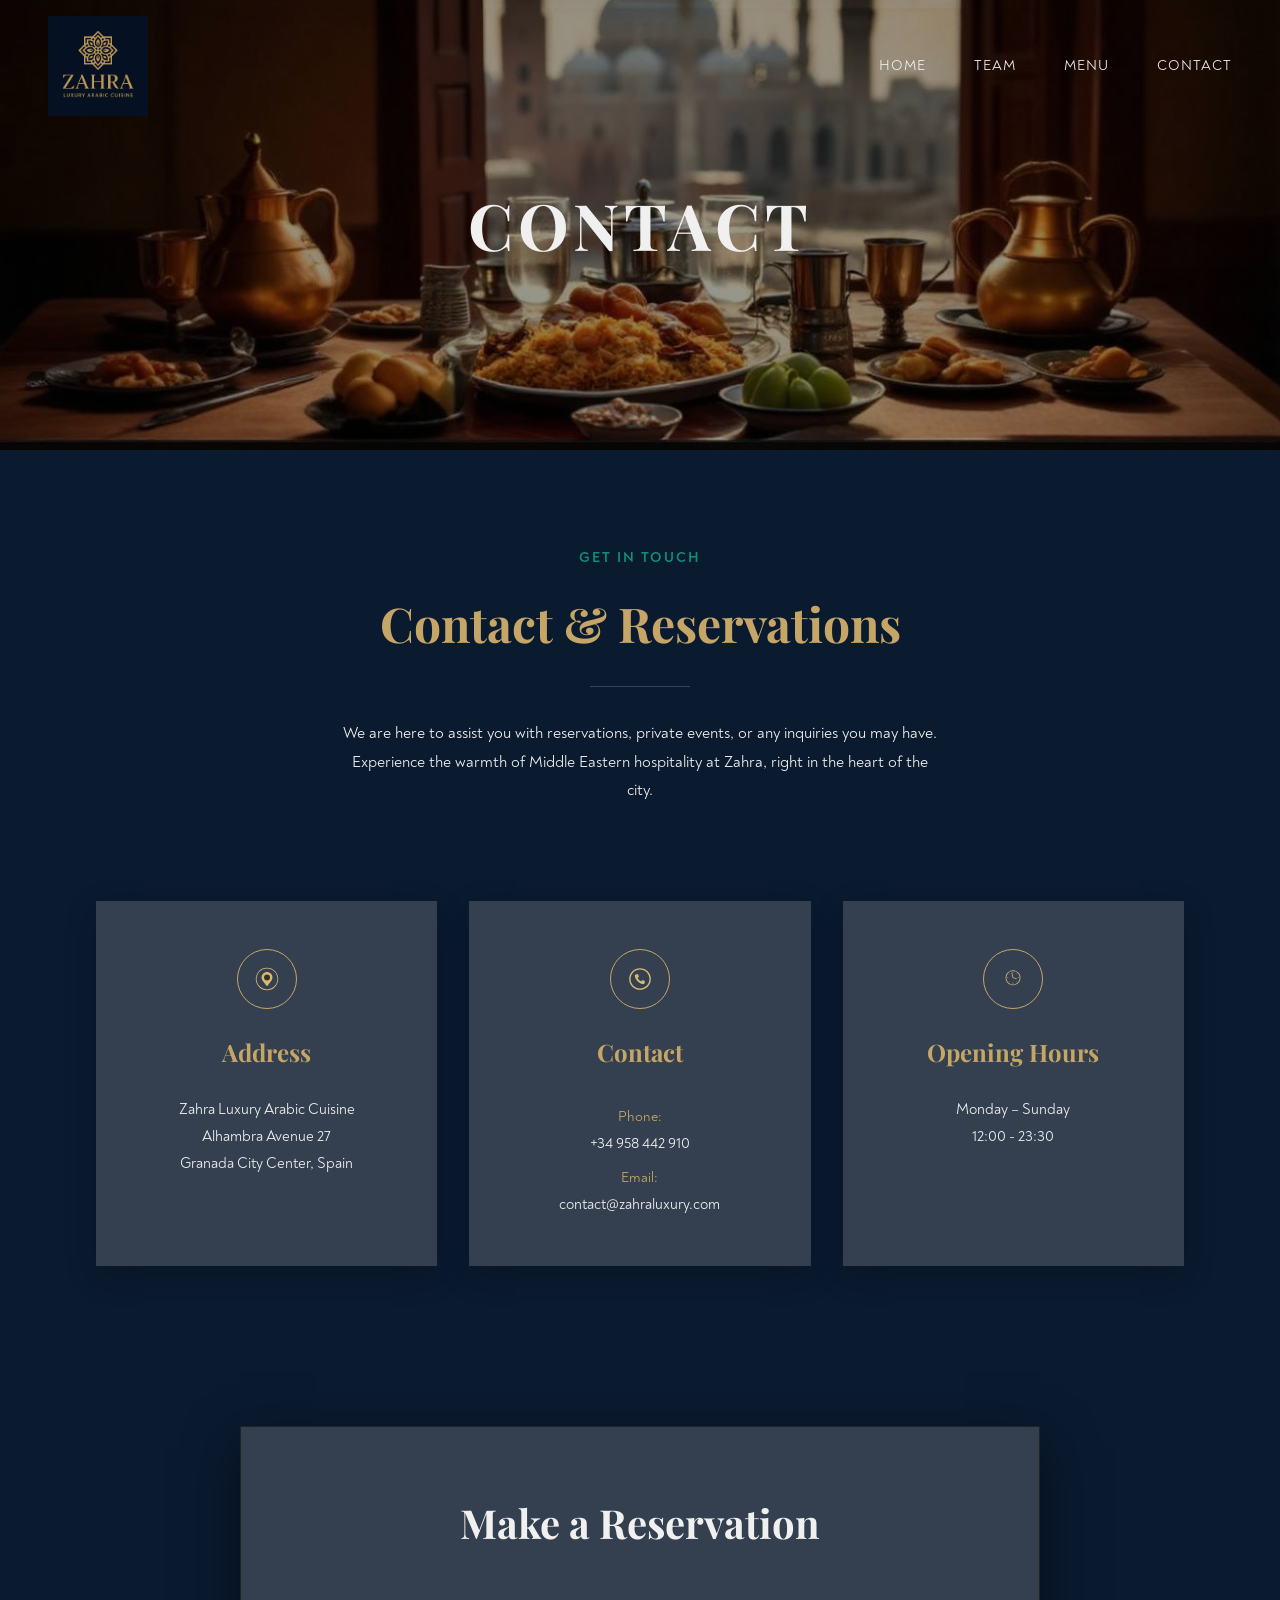
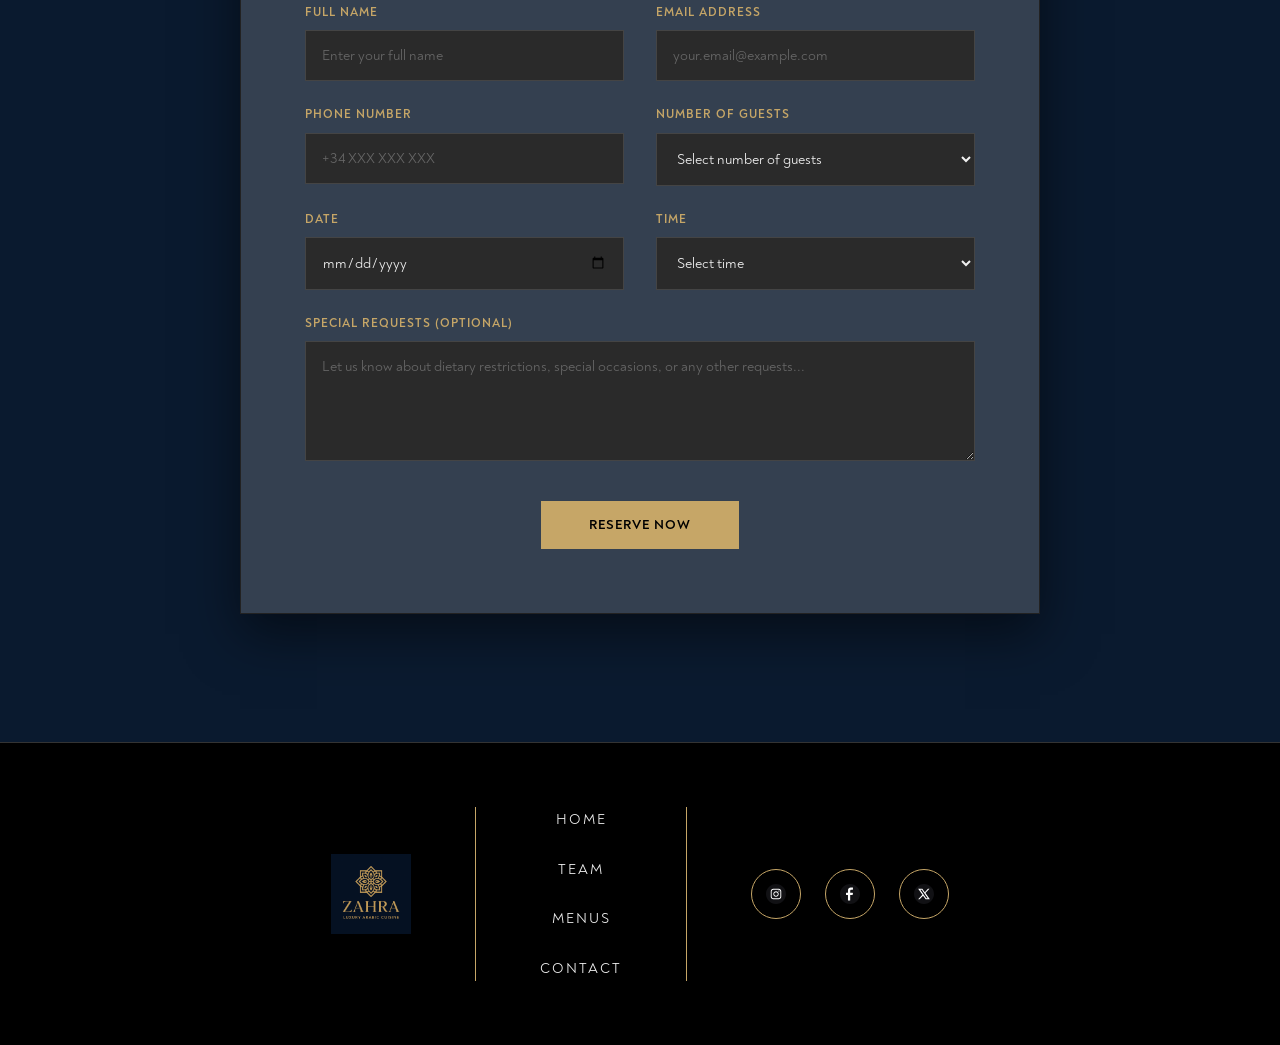
==== contact.html @ f5592c84 "Subir pagina completa, falta terminar estilos" ====
<!DOCTYPE html>
<html lang="en">

<head>
    <meta charset="UTF-8">
    <meta name="viewport" content="width=device-width, initial-scale=1.0">
    <title>Zahra Arabic Restaurant - Contact</title>
    <link rel="stylesheet" href="contactStyles.css">
</head>

<body>

    <header class="header">
        <div class="header-container">
            <div class="header-logo">
                <img src="assets/img/zahra_logo.png" alt="Zahra Logo" class="logo-img">
            </div>
            <button class="hamburger" aria-label="Toggle menu">
                <span class="hamburger-line"></span>
                <span class="hamburger-line"></span>
                <span class="hamburger-line"></span>
            </button>
            <nav class="nav">
                <ul class="nav-list">
                    <li class="nav-item"><a href="index.html" class="nav-link">HOME</a></li>
                    <li class="nav-item"><a href="teams.html" class="nav-link">TEAM</a></li>
                    <li class="nav-item"><a href="menu.html" class="nav-link">MENU</a></li>
                    <li class="nav-item"><a href="contact.html" class="nav-link">CONTACT</a></li>
                </ul>
            </nav>
        </div>
    </header>

    <main>
        <section class="contact-hero">
            <div class="contact-hero-content">
                <h1 class="contact-hero-title">CONTACT</h1>
            </div>
        </section>

        <section class="contact-intro">
            <div class="contact-intro-container">
                <h3 class="contact-subtitle">GET IN TOUCH</h3>
                <h2 class="contact-title">Contact & Reservations</h2>
                <div class="divider-line"></div>
                <p class="contact-desc">
                    We are here to assist you with reservations, private events, or any inquiries you may have.
                    Experience the warmth of Middle Eastern hospitality at Zahra, right in the heart of the city.
                </p>
            </div>
        </section>

        <section class="info-cards-section">
            <div class="info-cards-container">
                <article class="info-card">
                    <div class="icon-wrapper">
                        <img src="assets/icons/ubicaction.svg" alt="Location Icon" class="info-icon">
                    </div>
                    <h3 class="info-card-title">Address</h3>
                    <div class="info-card-content">
                        <p>Zahra Luxury Arabic Cuisine</p>
                        <p>Alhambra Avenue 27</p>
                        <p>Granada City Center, Spain</p>
                    </div>
                </article>

                <article class="info-card">
                    <div class="icon-wrapper">
                        <img src="assets/icons/phone.svg" alt="Phone Icon" class="info-icon">
                    </div>
                    <h3 class="info-card-title">Contact</h3>
                    <div class="info-card-content">
                        <p class="info-label">Phone:</p>
                        <p>+34 958 442 910</p>
                        <p class="info-label">Email:</p>
                        <p>contact@zahraluxury.com</p>
                    </div>
                </article>

                <article class="info-card">
                    <div class="icon-wrapper">
                        <img src="assets/icons/clock.svg" alt="Clock Icon" class="info-icon">
                    </div>
                    <h3 class="info-card-title">Opening Hours</h3>
                    <div class="info-card-content">
                        <p>Monday – Sunday</p>
                        <p>12:00 - 23:30</p>
                    </div>
                </article>
            </div>
        </section>

        <section class="reservation-form-section">
            <div class="form-container">
                <h2 class="form-title">Make a Reservation</h2>

                <form class="reservation-form">
                    <div class="form-row">
                        <div class="form-group">
                            <label for="fullname" class="form-label">FULL NAME</label>
                            <input type="text" id="fullname" class="form-input" placeholder="Enter your full name">
                        </div>
                        <div class="form-group">
                            <label for="email" class="form-label">EMAIL ADDRESS</label>
                            <input type="email" id="email" class="form-input" placeholder="your.email@example.com">
                        </div>
                    </div>

                    <div class="form-row">
                        <div class="form-group">
                            <label for="phone" class="form-label">PHONE NUMBER</label>
                            <input type="tel" id="phone" class="form-input" placeholder="+34 XXX XXX XXX">
                        </div>
                        <div class="form-group">
                            <label for="guests" class="form-label">NUMBER OF GUESTS</label>
                            <select id="guests" class="form-input form-select">
                                <option value="" disabled selected>Select number of guests</option>
                                <option value="1">1 Person</option>
                                <option value="2">2 People</option>
                                <option value="3">3 People</option>
                                <option value="4">4 People</option>
                                <option value="5+">5+ People</option>
                            </select>
                        </div>
                    </div>

                    <div class="form-row">
                        <div class="form-group">
                            <label for="date" class="form-label">DATE</label>
                            <input type="date" id="date" class="form-input">
                        </div>
                        <div class="form-group">
                            <label for="time" class="form-label">TIME</label>
                            <select id="time" class="form-input form-select">
                                <option value="" disabled selected>Select time</option>
                                <option value="12:00">12:00</option>
                                <option value="13:00">13:00</option>
                                <option value="14:00">14:00</option>
                                <option value="19:00">19:00</option>
                                <option value="20:00">20:00</option>
                                <option value="21:00">21:00</option>
                            </select>
                        </div>
                    </div>

                    <div class="form-group full-width">
                        <label for="requests" class="form-label">SPECIAL REQUESTS (OPTIONAL)</label>
                        <textarea id="requests" class="form-textarea"
                            placeholder="Let us know about dietary restrictions, special occasions, or any other requests..."></textarea>
                    </div>

                    <div class="form-submit">
                        <button type="submit" class="btn-submit">RESERVE NOW</button>
                    </div>
                </form>
            </div>
        </section>

    </main>

    <footer class="footer">
        <div class="footer-container">
            <div class="footer-logo">
                <img src="assets/img/zahra_logo.png" alt="Zahra Logo" class="logo-img-small">
            </div>
            <div class="footer-nav">
                <ul class="footer-list">
                    <li class="footer-item"><a href="index.html" class="footer-link">HOME</a></li>
                    <li class="footer-item"><a href="teams.html" class="footer-link">TEAM</a></li>
                    <li class="footer-item"><a href="menu.html" class="footer-link">MENUS</a></li>
                    <li class="footer-item"><a href="contact.html" class="footer-link">CONTACT</a></li>
                </ul>
            </div>
            <div class="footer-social">
                <a href="#" class="social-link"><img src="assets/icons/instagram.svg" alt="Instagram"
                        class="social-icon"></a>
                <a href="#" class="social-link"><img src="assets/icons/facebook.svg" alt="Facebook"
                        class="social-icon"></a>
                <a href="#" class="social-link"><img src="assets/icons/x.svg" alt="X" class="social-icon"></a>
            </div>
        </div>
    </footer>

    <script>
        const hamburger = document.querySelector('.hamburger');
        const nav = document.querySelector('.nav');

        hamburger.addEventListener('click', () => {
            hamburger.classList.toggle('active');
            nav.classList.toggle('active');
        });

        document.querySelectorAll('.nav-link').forEach(link => {
            link.addEventListener('click', () => {
                hamburger.classList.remove('active');
                nav.classList.remove('active');
            });
        });
    </script>

</body>

</html>
---- contactStyles.css ----
@font-face {
    font-family: 'Playfair Display';
    src: url('assets/fonts/Playfair_Display/PlayfairDisplay-VariableFont_wght.ttf');
    font-weight: 400 900;
}

@font-face {
    font-family: 'Noah';
    src: url('assets/fonts/noah/noah-regular.otf');
    font-weight: 400;
}

@font-face {
    font-family: 'Noah';
    src: url('assets/fonts/noah/noah-bold.otf');
    font-weight: 700;
}

:root {
    --color-bg: #0A1A2F;
    --gold: #C6A667;
    --smerald-green: #0F8F7A;
    --light: #f0f0f0;
    --muted: #a0a0a0;
    --card-bg: #344050;
    --form-bg: #151515;
    --input-bg: #2A2A2A;
    --input-border: #444;
}

* {
    margin: 0;
    padding: 0;
    box-sizing: border-box;
}

body {
    font-family: 'Noah';
    background-color: var(--color-bg);
    color: var(--light);
    line-height: 1.6;
}

ul {
    list-style: none;
}

a {
    text-decoration: none;
    color: inherit;
    transition: color 0.3s ease;
}

img {
    max-width: 100%;
    display: block;
}

.header {
    position: absolute;
    top: 0;
    left: 0;
    width: 100%;
    padding: 1rem 3rem;
    z-index: 10;

    .header-container {
        display: flex;
        justify-content: space-between;
        align-items: center;
    }

    .logo-img {
        height: 100px;
    }

    .hamburger {
        display: none;
        flex-direction: column;
        gap: 5px;
        background: none;
        border: none;
        cursor: pointer;
        padding: 0.5rem;
        z-index: 20;

        .hamburger-line {
            width: 25px;
            height: 2px;
            background-color: var(--gold);
            transition: all 0.3s ease;
        }

        &.active {
            .hamburger-line:nth-child(1) {
                transform: rotate(45deg) translate(7px, 7px);
            }

            .hamburger-line:nth-child(2) {
                opacity: 0;
            }

            .hamburger-line:nth-child(3) {
                transform: rotate(-45deg) translate(7px, -7px);
            }
        }
    }

    .nav-list {
        display: flex;
        gap: 3rem;
    }

    .nav-link {
        font-family: 'Noah';
        font-size: 0.9rem;
        letter-spacing: 1px;
        color: var(--light);

        &:hover {
            color: var(--gold);
        }
    }

    @media (max-width: 768px) {
        padding: 1rem;

        .header-container {
            flex-wrap: wrap;
        }

        .hamburger {
            display: flex;
        }

        .nav {
            position: fixed;
            top: 0;
            right: -100%;
            width: 70%;
            height: 100vh;
            background-color: var(--color-bg);
            transition: right 0.3s ease;
            padding: 6rem 2rem 2rem;
            box-shadow: -5px 0 15px rgba(0, 0, 0, 0.3);

            &.active {
                right: 0;
            }
        }

        .nav-list {
            flex-direction: column;
            gap: 2rem;
            text-align: center;
        }

        .nav-link {
            font-size: 1.2rem;
            color: var(--light);
        }
    }
}

.contact-hero {
    height: 50vh;
    min-height: 400px;
    background-image: url('assets/img/zahra_banner_header.png');
    background-size: cover;
    background-position: center;
    background-repeat: no-repeat;
    display: flex;
    justify-content: center;
    align-items: center;
    position: relative;
    margin-bottom: 4rem;

    &::before {
        content: '';
        position: absolute;
        top: 0;
        left: 0;
        width: 100%;
        height: 100%;
        background: rgba(0, 0, 0, 0.4);
    }

    .contact-hero-content {
        position: relative;
        z-index: 1;
        text-align: center;
    }

    .contact-hero-title {
        font-family: 'Playfair Display';
        font-size: 4rem;
        color: var(--light);
        text-transform: uppercase;
        letter-spacing: 5px;
    }
}

.contact-intro {
    padding: 2rem 2rem 4rem;
    text-align: center;

    .contact-intro-container {
        max-width: 800px;
        margin: 0 auto;
        display: flex;
        flex-direction: column;
        align-items: center;
    }

    .contact-subtitle {
        font-family: 'Noah';
        color: var(--smerald-green);
        font-size: 0.9rem;
        text-transform: uppercase;
        letter-spacing: 2px;
        margin-bottom: 1rem;
    }

    .contact-title {
        font-family: 'Playfair Display';
        font-size: 3rem;
        color: var(--gold);
        margin-bottom: 1.5rem;
    }

    .divider-line {
        width: 100px;
        height: 1px;
        background-color: var(--muted);
        margin-bottom: 2rem;
        opacity: 0.3;
    }

    .contact-desc {
        font-size: 1rem;
        color: var(--light);
        line-height: 1.8;
        max-width: 600px;
    }
}

.info-cards-section {
    padding: 2rem 6rem 6rem;
    max-width: 1400px;
    margin: 0 auto;

    .info-cards-container {
        display: flex;
        flex-wrap: wrap;
        gap: 2rem;
        justify-content: center;
    }

    .info-card {
        background-color: var(--card-bg);
        padding: 3rem 2rem;
        text-align: center;
        flex: 1 1 300px;
        max-width: 400px;
        display: flex;
        flex-direction: column;
        align-items: center;
        box-shadow: 0 10px 30px rgba(0, 0, 0, 0.2);
    }

    .icon-wrapper {
        width: 60px;
        height: 60px;
        border: 1px solid var(--gold);
        border-radius: 50%;
        display: flex;
        justify-content: center;
        align-items: center;
        margin-bottom: 1.5rem;
        padding: 12px;
    }

    .info-icon {
        width: 100%;
        height: 100%;
        filter: invert(83%) sepia(23%) saturate(666%) hue-rotate(359deg) brightness(89%) contrast(89%);
    }

    .info-card-title {
        font-family: 'Playfair Display';
        font-size: 1.5rem;
        color: var(--gold);
        margin-bottom: 1.5rem;
    }

    .info-card-content {
        font-size: 0.95rem;
        color: var(--light);
        line-height: 1.8;

        .info-label {
            color: var(--gold);
            margin-top: 0.5rem;
            font-size: 0.9rem;
        }
    }

    @media (max-width: 900px) {
        padding: 2rem;

        .info-cards-container {
            flex-direction: column;
            align-items: center;
        }

        .info-card {
            width: 100%;
            max-width: 100%;
        }
    }
}

.reservation-form-section {
    padding: 4rem 2rem 8rem;
    display: flex;
    justify-content: center;

    .form-container {
        background-color: var(--card-bg);
        padding: 4rem;
        max-width: 800px;
        width: 100%;
        border: 1px solid #222;
        box-shadow: 0 20px 50px rgba(0, 0, 0, 0.5);
    }

    .form-title {
        font-family: 'Playfair Display';
        font-size: 2.5rem;
        color: var(--light);
        text-align: center;
        margin-bottom: 3rem;
    }

    .reservation-form {
        display: flex;
        flex-direction: column;
        gap: 1.5rem;
    }

    .form-row {
        display: flex;
        gap: 2rem;
        flex-wrap: wrap;
    }

    .form-group {
        flex: 1;
        display: flex;
        flex-direction: column;
        gap: 0.5rem;
        min-width: 250px;

        &.full-width {
            flex: 1 1 100%;
        }
    }

    .form-label {
        font-size: 0.75rem;
        color: var(--gold);
        text-transform: uppercase;
        letter-spacing: 1px;
        font-weight: 700;
    }

    .form-input,
    .form-select,
    .form-textarea {
        background-color: var(--input-bg);
        border: 1px solid var(--input-border);
        padding: 1rem;
        color: var(--light);
        font-family: 'Noah';
        font-size: 0.9rem;
        outline: none;
        transition: border-color 0.3s ease;

        &:focus {
            border-color: var(--gold);
        }

        &::placeholder {
            color: #666;
        }
    }

    .form-textarea {
        min-height: 120px;
        resize: vertical;
    }

    .form-submit {
        display: flex;
        justify-content: center;
        margin-top: 1rem;
    }

    .btn-submit {
        background-color: var(--gold);
        color: #000;
        border: none;
        padding: 1rem 3rem;
        font-family: 'Noah';
        font-weight: 700;
        text-transform: uppercase;
        letter-spacing: 1px;
        cursor: pointer;
        transition: background-color 0.3s ease;

        &:hover {
            background-color: #b5955b;
        }
    }

    @media (max-width: 768px) {
        .form-container {
            padding: 2rem;
        }

        .form-row {
            flex-direction: column;
            gap: 1.5rem;
        }
    }
}

.footer {
    background-color: #000;
    padding: 4rem 6rem;
    border-top: 1px solid #333;

    .footer-container {
        display: flex;
        justify-content: center;
        align-items: center;
        gap: 4rem;
    }

    .logo-img-small {
        height: 80px;
    }

    .footer-nav {
        border-left: 1px solid var(--gold);
        border-right: 1px solid var(--gold);
        padding: 0 4rem;
    }

    .footer-list {
        display: flex;
        flex-direction: column;
        gap: 1.5rem;
        text-align: center;
    }

    .footer-link {
        font-size: 0.9rem;
        letter-spacing: 2px;
        color: var(--light);
        text-transform: uppercase;

        &:hover {
            color: var(--gold);
        }
    }

    .footer-social {
        display: flex;
        gap: 1.5rem;
    }

    .social-link {
        display: flex;
        justify-content: center;
        align-items: center;
        width: 50px;
        height: 50px;
        border: 1px solid var(--gold);
        border-radius: 50%;
        transition: all 0.3s ease;

        &:hover {
            background-color: var(--gold);
        }

        &:hover .social-icon {
            filter: brightness(0);
        }
    }

    .social-icon {
        width: 20px;
        height: 20px;
        transition: filter 0.3s ease;
    }

    @media (max-width: 768px) {
        padding: 4rem 2rem;

        .footer-container {
            flex-direction: column;
            gap: 3rem;
        }

        .footer-nav {
            border: none;
            padding: 0;
        }

        .footer-list {
            gap: 1.5rem;
        }
    }
}
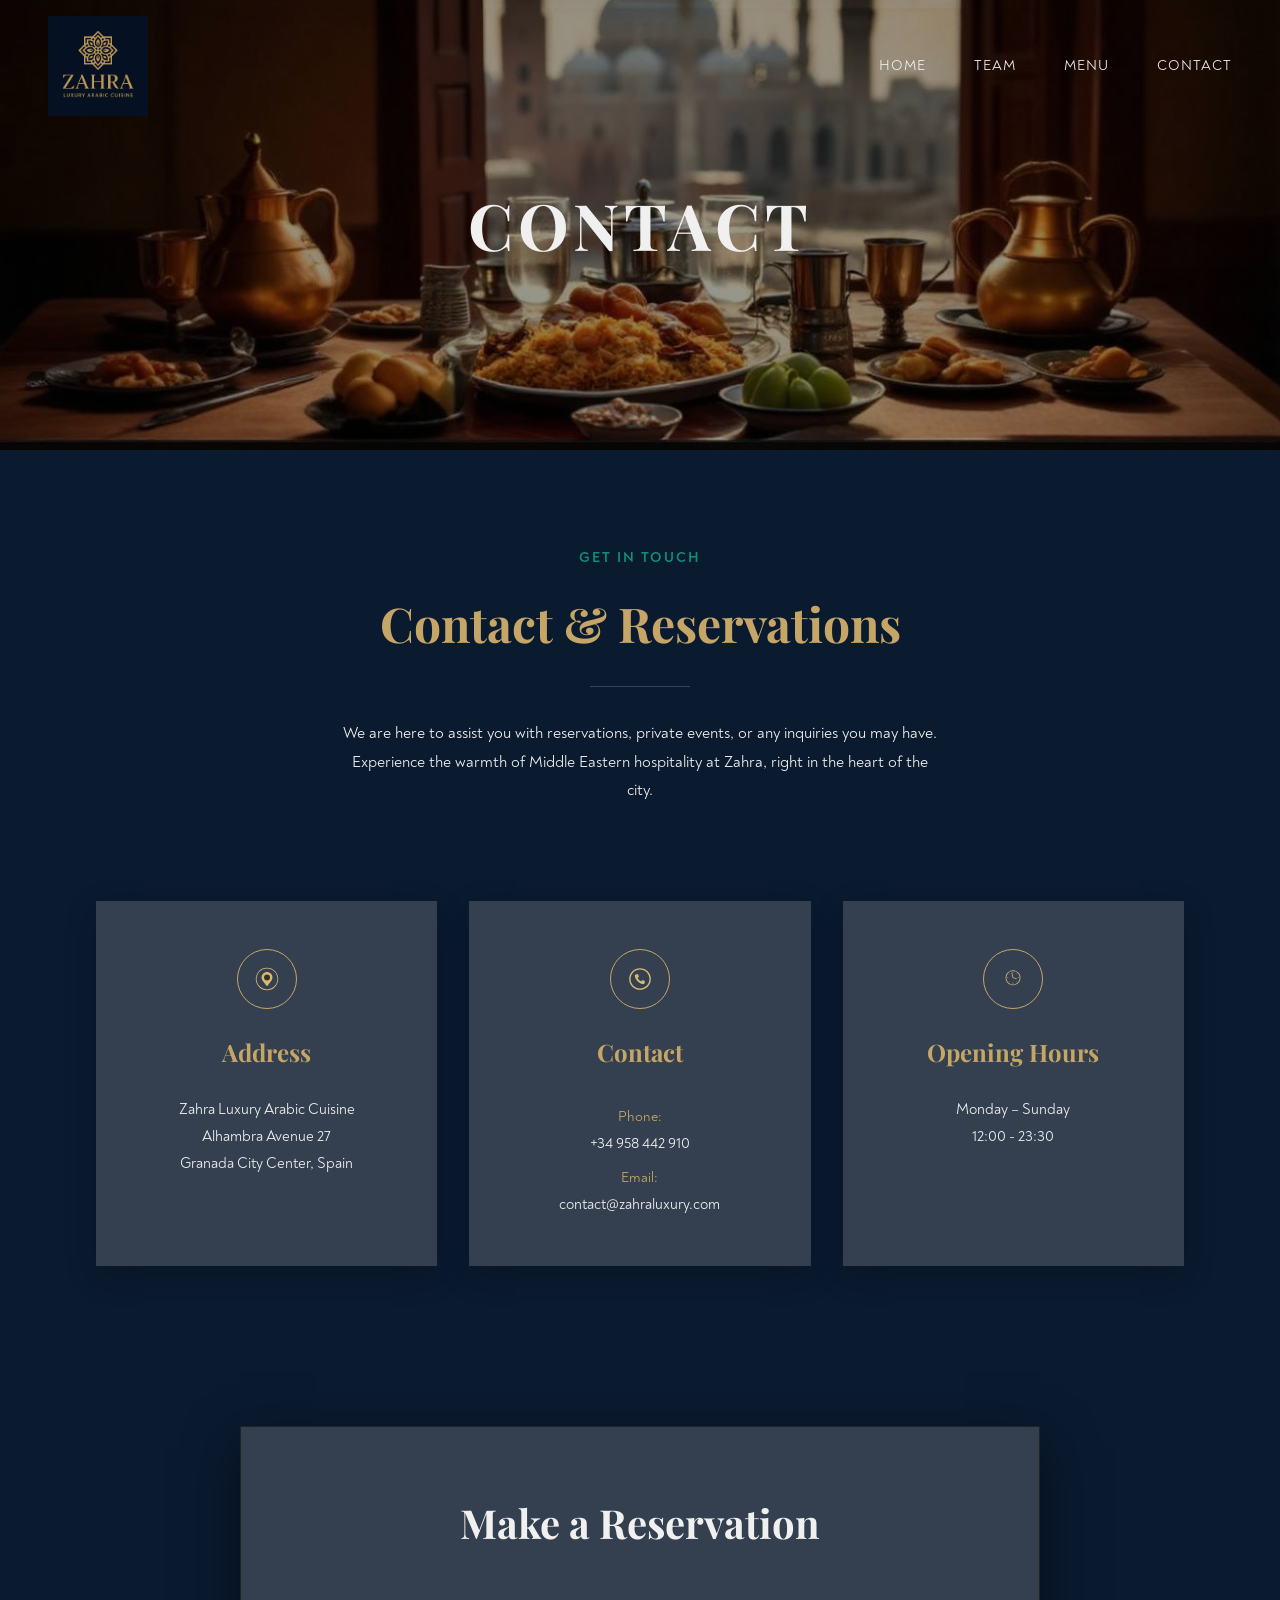
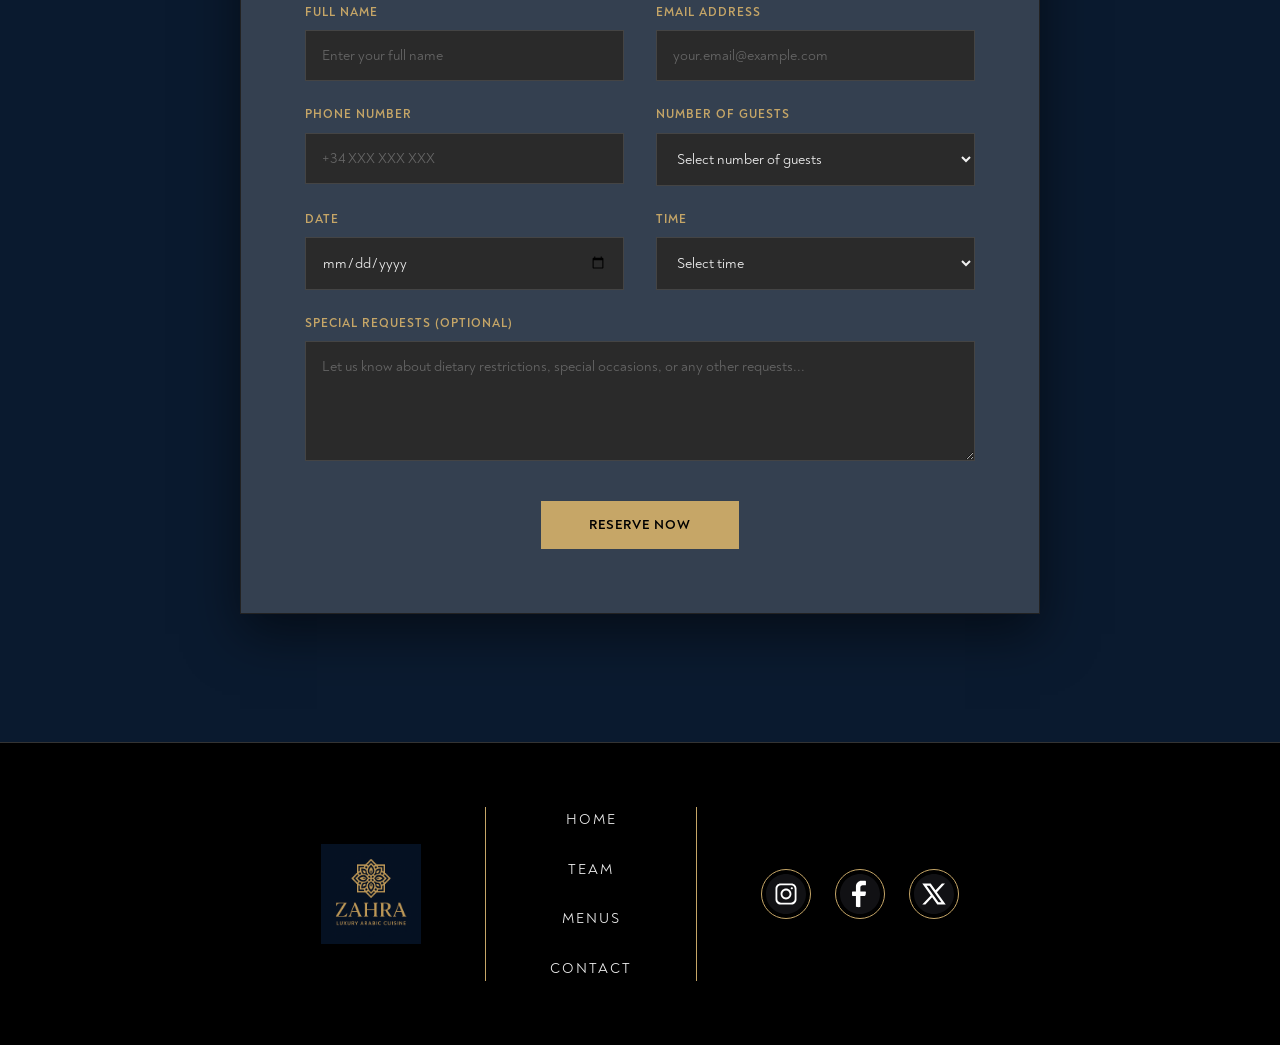
==== commit 3b74b5ee: "Trabajd Clase lunes 01/12" ====
--- a/contact.html
+++ b/contact.html
@@ -5,6 +5,7 @@
     <meta charset="UTF-8">
     <meta name="viewport" content="width=device-width, initial-scale=1.0">
     <title>Zahra Arabic Restaurant - Contact</title>
+    <link rel="stylesheet" href="styles.css">
     <link rel="stylesheet" href="contactStyles.css">
 </head>
 
@@ -13,7 +14,9 @@
     <header class="header">
         <div class="header-container">
             <div class="header-logo">
-                <img src="assets/img/zahra_logo.png" alt="Zahra Logo" class="logo-img">
+                <a href="index.html">
+                    <img src="assets/img/zahra_logo.png" alt="Zahra Logo" class="logo-img">
+                </a>
             </div>
             <button class="hamburger" aria-label="Toggle menu">
                 <span class="hamburger-line"></span>
@@ -90,7 +93,7 @@
             </div>
         </section>
 
-        <section class="reservation-form-section">
+        <section class="reservation-form-section" id="reservation-form">
             <div class="form-container">
                 <h2 class="form-title">Make a Reservation</h2>
 
@@ -161,7 +164,9 @@
     <footer class="footer">
         <div class="footer-container">
             <div class="footer-logo">
-                <img src="assets/img/zahra_logo.png" alt="Zahra Logo" class="logo-img-small">
+                <a href="index.html">
+                    <img src="assets/img/zahra_logo.png" alt="Zahra Logo" class="logo-img-small">
+                </a>
             </div>
             <div class="footer-nav">
                 <ul class="footer-list">
@@ -172,11 +177,11 @@
                 </ul>
             </div>
             <div class="footer-social">
-                <a href="#" class="social-link"><img src="assets/icons/instagram.svg" alt="Instagram"
+                <a href="https://www.instagram.com" class="social-link"><img src="assets/icons/instagram.svg" alt="Instagram"
                         class="social-icon"></a>
-                <a href="#" class="social-link"><img src="assets/icons/facebook.svg" alt="Facebook"
+                <a href="https://www.facebook.com" class="social-link"><img src="assets/icons/facebook.svg" alt="Facebook"
                         class="social-icon"></a>
-                <a href="#" class="social-link"><img src="assets/icons/x.svg" alt="X" class="social-icon"></a>
+                <a href="https://www.x.com" class="social-link"><img src="assets/icons/x.svg" alt="X" class="social-icon"></a>
             </div>
         </div>
     </footer>
--- a/styles.css
+++ b/styles.css
@@ -0,0 +1,497 @@
+@font-face {
+    font-family: 'Playfair Display';
+    src: url('assets/fonts/Playfair_Display/PlayfairDisplay-VariableFont_wght.ttf');
+    font-weight: 400 900;
+}
+
+@font-face {
+    font-family: 'Noah';
+    src: url('assets/fonts/noah/noah-regular.otf');
+    font-weight: 400;
+}
+
+@font-face {
+    font-family: 'Noah';
+    src: url('assets/fonts/noah/noah-bold.otf');
+    font-weight: 700;
+}
+
+:root {
+    --color-bg: #0A1A2F;
+    --gold: #C6A667;
+    --smerald-green: #0F8F7A;
+    --light: #f0f0f0;
+    --muted: #a0a0a0;
+}
+
+* {
+    margin: 0;
+    padding: 0;
+    box-sizing: border-box;
+}
+
+body {
+    font-family: 'Noah';
+    background-color: var(--color-bg);
+    color: var(--light);
+    line-height: 1.6;
+}
+
+ul {
+    list-style: none;
+}
+
+a {
+    text-decoration: none;
+    color: inherit;
+    transition: color 0.3s ease;
+}
+
+img {
+    max-width: 100%;
+    display: block;
+}
+
+.header {
+    position: absolute;
+    top: 0;
+    left: 0;
+    width: 100%;
+    padding: 1rem 3rem;
+    z-index: 10;
+
+    .header-container {
+        display: flex;
+        justify-content: space-between;
+        align-items: center;
+
+
+        .logo-img {
+            height: 100px;
+        }
+
+        .hamburger {
+            display: none;
+            flex-direction: column;
+            gap: 5px;
+            background: none;
+            border: none;
+            cursor: pointer;
+            padding: 0.5rem;
+            z-index: 20;
+
+            .hamburger-line {
+                width: 25px;
+                height: 2px;
+                background-color: var(--gold);
+                transition: all 0.3s ease;
+            }
+
+            &.active {
+                .hamburger-line:nth-child(1) {
+                    transform: rotate(45deg) translate(7px, 7px);
+                }
+
+                .hamburger-line:nth-child(2) {
+                    opacity: 0;
+                }
+
+                .hamburger-line:nth-child(3) {
+                    transform: rotate(-45deg) translate(7px, -7px);
+                }
+            }
+        }
+
+        .nav-list {
+            display: flex;
+            gap: 3rem;
+        }
+
+        .nav-link {
+            font-family: 'Noah';
+            font-size: 0.9rem;
+            letter-spacing: 1px;
+            color: var(--light);
+
+            &:hover {
+                color: var(--gold);
+            }
+        }
+    }
+
+
+}
+
+.hero {
+    height: 95vh;
+    background-image: url('assets/img/zahra_banner_hero.png');
+    background-size: cover;
+    background-position: center bottom;
+    background-repeat: no-repeat;
+    display: flex;
+    justify-content: center;
+    align-items: center;
+    text-align: center;
+    position: relative;
+
+    &::before {
+        content: '';
+        position: absolute;
+        top: 0;
+        left: 0;
+        width: 100%;
+        height: 100%;
+        background: rgba(0, 0, 0, 0.4);
+    }
+
+    .hero-content {
+        position: relative;
+        z-index: 1;
+        max-width: 800px;
+        padding: 2rem;
+
+
+        .hero-title {
+            font-family: 'Playfair Display';
+            font-size: 4rem;
+            color: var(--gold);
+            margin-bottom: 1.5rem;
+        }
+
+        .hero-subtitle {
+            font-family: 'Playfair Display';
+            font-size: 2.5rem;
+            color: var(--light);
+            margin-bottom: 1.5rem;
+            line-height: 1.2;
+        }
+
+        .hero-text {
+            font-size: 1.2rem;
+            color: var(--light);
+            letter-spacing: 1px;
+        }
+    }
+
+    @media (max-width: 768px) {
+        .hero-title {
+            font-size: 2.5rem;
+        }
+
+        .hero-subtitle {
+            font-size: 1.5rem;
+        }
+    }
+}
+
+.section-subtitle {
+    font-family: 'Noah';
+    color: var(--smerald-green);
+    font-size: 1rem;
+    text-transform: uppercase;
+    letter-spacing: 2px;
+    margin-bottom: 1rem;
+}
+
+.section-title {
+    font-family: 'Playfair Display';
+    font-size: 3rem;
+    color: var(--gold);
+    margin-bottom: 2.5rem;
+    line-height: 1.2;
+}
+
+.section-desc {
+    font-size: 1rem;
+    color: var(--light);
+    margin-bottom: 2.5rem;
+    max-width: 500px;
+}
+
+.btn {
+    display: inline-block;
+    padding: 10px 30px;
+    border-top: 1px solid var(--gold);
+    border-bottom: 1px solid var(--gold);
+    color: var(--light);
+    font-family: 'Playfair Display';
+    text-transform: uppercase;
+    letter-spacing: 1px;
+
+    &:hover {
+        background-color: var(--gold);
+        color: var(--light);
+    }
+}
+
+.culture {
+    padding: 8rem 20rem;
+    background-color: var(--color-bg);
+    display: flex;
+    justify-content: center;
+    align-items: center;
+
+    .culture-container {
+        display: flex;
+        align-items: center;
+        justify-content: center;
+        gap: 6rem;
+        max-width: 100%;
+
+
+
+        .culture-image {
+            flex: 1;
+            max-width: 400px;
+        }
+
+        .culture-text {
+            flex: 1;
+
+            .section-subtitle {
+                color: var(--smerald-green);
+            }
+        }
+    }
+
+    @media (max-width: 768px) {
+        padding: 4rem 2rem;
+
+        .culture-container {
+            flex-direction: column;
+            text-align: center;
+            gap: 3rem;
+        }
+
+        .culture-image {
+            order: -1;
+            max-width: 90%;
+        }
+    }
+}
+
+.chef {
+    padding: 4rem 20rem;
+    display: flex;
+    justify-content: center;
+    align-items: center;
+
+    .chef-container {
+        display: flex;
+        align-items: center;
+    }
+
+    .chef-text {
+        flex: 1;
+
+        .section-subtitle {
+            color: var(--smerald-green);
+        }
+    }
+
+    .chef-image {
+        flex: 1;
+        display: flex;
+        justify-content: center;
+
+        .rounded-img {
+            border-radius: 50%;
+            width: 400px;
+            height: 400px;
+            object-fit: cover;
+        }
+    }
+
+    @media (max-width: 768px) {
+        padding: 4rem 2rem;
+
+        .chef-container {
+            flex-direction: column;
+            text-align: center;
+            gap: 3rem;
+        }
+
+        .chef-image {
+            order: -1;
+
+            .rounded-img {
+                width: 300px;
+                height: 300px;
+            }
+        }
+    }
+}
+
+.story {
+    padding: 4rem 20rem;
+    background-color: var(--color-bg);
+    display: flex;
+    justify-content: center;
+    align-items: center;
+
+    .story-container {
+        display: flex;
+        align-items: center;
+        justify-content: center;
+        gap: 6rem;
+        max-width: 1200px;
+        margin: 0 auto;
+    }
+
+    .story-image {
+        flex: 1;
+        max-width: 400px;
+    }
+
+    .story-text {
+        flex: 1;
+
+        .section-subtitle {
+            color: var(--smerald-green);
+        }
+    }
+
+    @media (max-width: 768px) {
+        padding: 4rem 2rem;
+
+        .story-container {
+            flex-direction: column;
+            text-align: center;
+            gap: 3rem;
+        }
+
+        .story-image {
+            order: -1;
+            max-width: 80%;
+        }
+    }
+}
+
+.reservation {
+    padding: 8rem 6rem;
+    background: url('assets/img/zahra_banner_reservation.jpg') no-repeat center center/cover;
+    position: relative;
+    text-align: center;
+    display: flex;
+    justify-content: center;
+    align-items: center;
+
+    &::before {
+        content: '';
+        position: absolute;
+        top: 0;
+        left: 0;
+        width: 100%;
+        height: 100%;
+        background: rgba(0, 0, 0, 0.5);
+    }
+
+    .reservation-content {
+        position: relative;
+        z-index: 1;
+        max-width: 600px;
+        margin-right: 4rem;
+
+        .section-subtitle {
+            color: #4db6ac;
+        }
+    }
+
+    @media (max-width: 768px) {
+        padding: 4rem 2rem;
+        justify-content: center;
+
+        .reservation-content {
+            margin-right: 0;
+            text-align: center;
+        }
+    }
+}
+
+.footer {
+    background-color: #000;
+    padding: 4rem 6rem;
+    border-top: 1px solid #333;
+    display: flex;
+    justify-content: center;
+    align-items: center;
+
+    .footer-container {
+        display: flex;
+        justify-content: center;
+        align-items: center;
+        gap: 4rem;
+    }
+
+    .logo-img-small {
+        height: 100px;
+    }
+
+    .footer-nav {
+        border-left: 1px solid var(--gold);
+        border-right: 1px solid var(--gold);
+        padding: 0 4rem;
+    }
+
+    .footer-list {
+        display: flex;
+        flex-direction: column;
+        gap: 1.5rem;
+        text-align: center;
+    }
+
+    .footer-link {
+        font-size: 0.9rem;
+        letter-spacing: 2px;
+        color: var(--light);
+        text-transform: uppercase;
+
+        &:hover {
+            color: var(--gold);
+        }
+    }
+
+    .footer-social {
+        display: flex;
+        gap: 1.5rem;
+    }
+
+    .social-link {
+        display: flex;
+        justify-content: center;
+        align-items: center;
+        width: 50px;
+        height: 50px;
+        border: 1px solid var(--gold);
+        border-radius: 50%;
+        transition: all 0.3s ease;
+
+        &:hover {
+            transform: scale(1.1);
+        }
+    }
+
+    .social-icon {
+        width: 40px;
+        height: 40px;
+        transition: filter 0.3s ease;
+    }
+
+    @media (max-width: 768px) {
+        padding: 4rem 2rem;
+
+        .footer-container {
+            flex-direction: column;
+            gap: 3rem;
+        }
+
+        .footer-nav {
+            border: none;
+            padding: 0;
+        }
+
+        .footer-list {
+            gap: 1.5rem;
+        }
+    }
+}
--- a/contactStyles.css
+++ b/contactStyles.css
@@ -56,111 +56,6 @@
     display: block;
 }
 
-.header {
-    position: absolute;
-    top: 0;
-    left: 0;
-    width: 100%;
-    padding: 1rem 3rem;
-    z-index: 10;
-
-    .header-container {
-        display: flex;
-        justify-content: space-between;
-        align-items: center;
-    }
-
-    .logo-img {
-        height: 100px;
-    }
-
-    .hamburger {
-        display: none;
-        flex-direction: column;
-        gap: 5px;
-        background: none;
-        border: none;
-        cursor: pointer;
-        padding: 0.5rem;
-        z-index: 20;
-
-        .hamburger-line {
-            width: 25px;
-            height: 2px;
-            background-color: var(--gold);
-            transition: all 0.3s ease;
-        }
-
-        &.active {
-            .hamburger-line:nth-child(1) {
-                transform: rotate(45deg) translate(7px, 7px);
-            }
-
-            .hamburger-line:nth-child(2) {
-                opacity: 0;
-            }
-
-            .hamburger-line:nth-child(3) {
-                transform: rotate(-45deg) translate(7px, -7px);
-            }
-        }
-    }
-
-    .nav-list {
-        display: flex;
-        gap: 3rem;
-    }
-
-    .nav-link {
-        font-family: 'Noah';
-        font-size: 0.9rem;
-        letter-spacing: 1px;
-        color: var(--light);
-
-        &:hover {
-            color: var(--gold);
-        }
-    }
-
-    @media (max-width: 768px) {
-        padding: 1rem;
-
-        .header-container {
-            flex-wrap: wrap;
-        }
-
-        .hamburger {
-            display: flex;
-        }
-
-        .nav {
-            position: fixed;
-            top: 0;
-            right: -100%;
-            width: 70%;
-            height: 100vh;
-            background-color: var(--color-bg);
-            transition: right 0.3s ease;
-            padding: 6rem 2rem 2rem;
-            box-shadow: -5px 0 15px rgba(0, 0, 0, 0.3);
-
-            &.active {
-                right: 0;
-            }
-        }
-
-        .nav-list {
-            flex-direction: column;
-            gap: 2rem;
-            text-align: center;
-        }
-
-        .nav-link {
-            font-size: 1.2rem;
-            color: var(--light);
-        }
-    }
-}
 
 .contact-hero {
     height: 50vh;
@@ -435,91 +330,3 @@
     }
 }
 
-.footer {
-    background-color: #000;
-    padding: 4rem 6rem;
-    border-top: 1px solid #333;
-
-    .footer-container {
-        display: flex;
-        justify-content: center;
-        align-items: center;
-        gap: 4rem;
-    }
-
-    .logo-img-small {
-        height: 80px;
-    }
-
-    .footer-nav {
-        border-left: 1px solid var(--gold);
-        border-right: 1px solid var(--gold);
-        padding: 0 4rem;
-    }
-
-    .footer-list {
-        display: flex;
-        flex-direction: column;
-        gap: 1.5rem;
-        text-align: center;
-    }
-
-    .footer-link {
-        font-size: 0.9rem;
-        letter-spacing: 2px;
-        color: var(--light);
-        text-transform: uppercase;
-
-        &:hover {
-            color: var(--gold);
-        }
-    }
-
-    .footer-social {
-        display: flex;
-        gap: 1.5rem;
-    }
-
-    .social-link {
-        display: flex;
-        justify-content: center;
-        align-items: center;
-        width: 50px;
-        height: 50px;
-        border: 1px solid var(--gold);
-        border-radius: 50%;
-        transition: all 0.3s ease;
-
-        &:hover {
-            background-color: var(--gold);
-        }
-
-        &:hover .social-icon {
-            filter: brightness(0);
-        }
-    }
-
-    .social-icon {
-        width: 20px;
-        height: 20px;
-        transition: filter 0.3s ease;
-    }
-
-    @media (max-width: 768px) {
-        padding: 4rem 2rem;
-
-        .footer-container {
-            flex-direction: column;
-            gap: 3rem;
-        }
-
-        .footer-nav {
-            border: none;
-            padding: 0;
-        }
-
-        .footer-list {
-            gap: 1.5rem;
-        }
-    }
-}
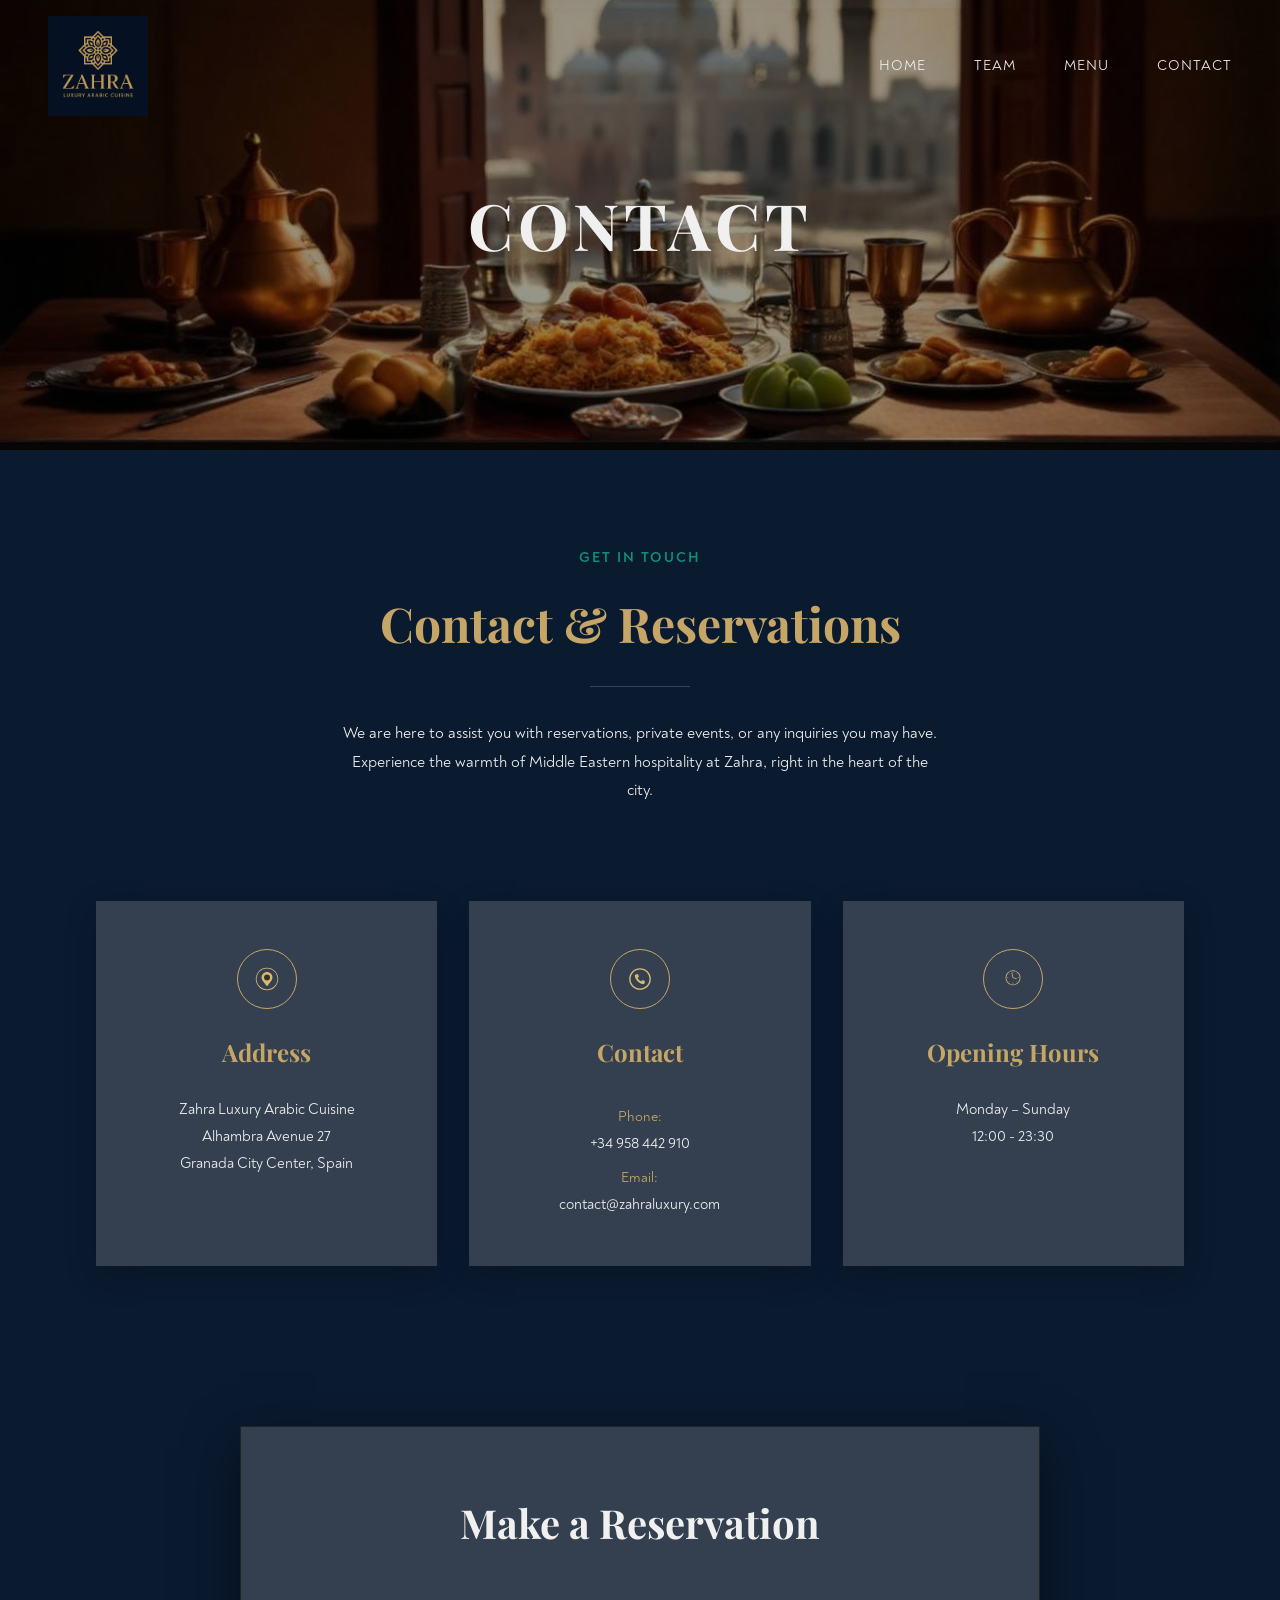
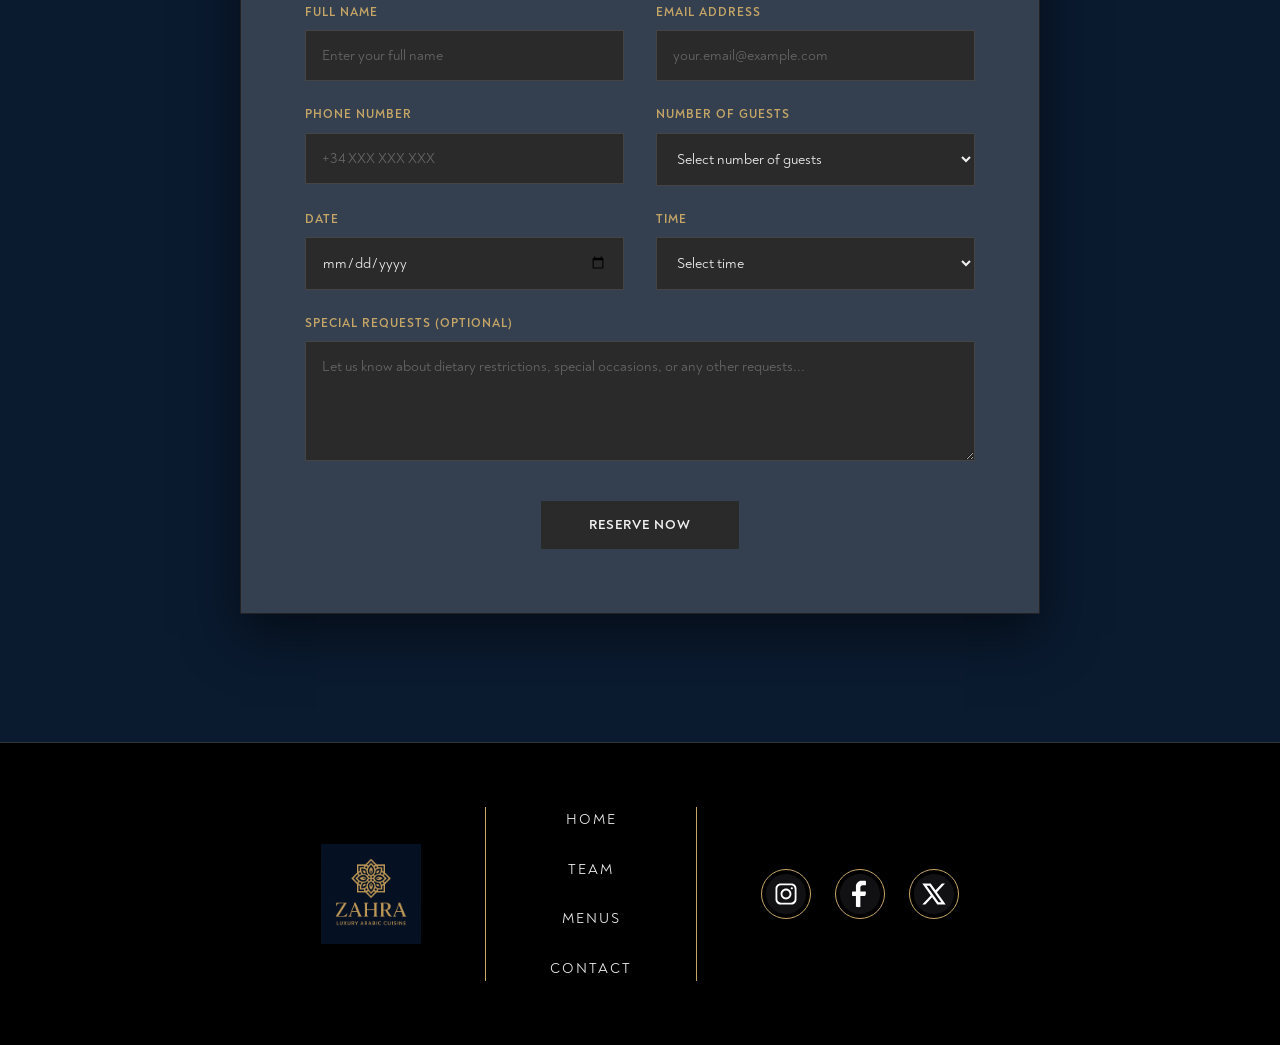
==== commit 0d7ca51b: "Trabajo casi terminado falta algunos estilos" ====
--- a/contact.html
+++ b/contact.html
@@ -6,7 +6,7 @@
     <meta name="viewport" content="width=device-width, initial-scale=1.0">
     <title>Zahra Arabic Restaurant - Contact</title>
     <link rel="stylesheet" href="styles.css">
-    <link rel="stylesheet" href="contactStyles.css">
+
 </head>
 
 <body>
@@ -153,7 +153,7 @@
                     </div>
 
                     <div class="form-submit">
-                        <button type="submit" class="btn-submit">RESERVE NOW</button>
+                        <button type="submit" class="btn btn-submit">RESERVE NOW</button>
                     </div>
                 </form>
             </div>
@@ -177,11 +177,12 @@
                 </ul>
             </div>
             <div class="footer-social">
-                <a href="https://www.instagram.com" class="social-link"><img src="assets/icons/instagram.svg" alt="Instagram"
+                <a href="https://www.instagram.com" class="social-link"><img src="assets/icons/instagram.svg"
+                        alt="Instagram" class="social-icon"></a>
+                <a href="https://www.facebook.com" class="social-link"><img src="assets/icons/facebook.svg"
+                        alt="Facebook" class="social-icon"></a>
+                <a href="https://www.x.com" class="social-link"><img src="assets/icons/x.svg" alt="X"
                         class="social-icon"></a>
-                <a href="https://www.facebook.com" class="social-link"><img src="assets/icons/facebook.svg" alt="Facebook"
-                        class="social-icon"></a>
-                <a href="https://www.x.com" class="social-link"><img src="assets/icons/x.svg" alt="X" class="social-icon"></a>
             </div>
         </div>
     </footer>
--- a/styles.css
+++ b/styles.css
@@ -22,6 +22,12 @@
     --smerald-green: #0F8F7A;
     --light: #f0f0f0;
     --muted: #a0a0a0;
+    --card-bg: #1C2A3D;
+    --card-bg-contact: #344050;
+    --form-bg: #151515;
+    --input-bg: #2A2A2A;
+    --input-border: #444;
+    --divider-color: #C6A667;
 }
 
 * {
@@ -209,6 +215,7 @@
 }
 
 .btn {
+    position: relative;
     display: inline-block;
     padding: 10px 30px;
     border-top: 1px solid var(--gold);
@@ -217,12 +224,30 @@
     font-family: 'Playfair Display';
     text-transform: uppercase;
     letter-spacing: 1px;
-
-    &:hover {
-        background-color: var(--gold);
-        color: var(--light);
-    }
-}
+    overflow: hidden;
+    z-index: 0;
+}
+
+.btn::before {
+    content: "";
+    position: absolute;
+    left: 0;
+    bottom: 0;
+    width: 100%;
+    height: 0%;
+    background: var(--gold);
+    z-index: -1;
+    transition: height 0.4s ease;
+}
+
+.btn:hover::before {
+    height: 100%;
+}
+
+.btn:hover {
+    color: var(--light);
+}
+
 
 .culture {
     padding: 8rem 20rem;
@@ -279,26 +304,27 @@
     .chef-container {
         display: flex;
         align-items: center;
-    }
-
-    .chef-text {
-        flex: 1;
-
-        .section-subtitle {
-            color: var(--smerald-green);
-        }
-    }
-
-    .chef-image {
-        flex: 1;
-        display: flex;
-        justify-content: center;
-
-        .rounded-img {
-            border-radius: 50%;
-            width: 400px;
-            height: 400px;
-            object-fit: cover;
+
+
+        .chef-text {
+            flex: 1;
+
+            .section-subtitle {
+                color: var(--smerald-green);
+            }
+        }
+
+        .chef-image {
+            flex: 1;
+            display: flex;
+            justify-content: center;
+
+            .rounded-img {
+                border-radius: 50%;
+                width: 400px;
+                height: 400px;
+                object-fit: cover;
+            }
         }
     }
 
@@ -336,18 +362,19 @@
         gap: 6rem;
         max-width: 1200px;
         margin: 0 auto;
-    }
-
-    .story-image {
-        flex: 1;
-        max-width: 400px;
-    }
-
-    .story-text {
-        flex: 1;
-
-        .section-subtitle {
-            color: var(--smerald-green);
+
+
+        .story-image {
+            flex: 1;
+            max-width: 400px;
+        }
+
+        .story-text {
+            flex: 1;
+
+            .section-subtitle {
+                color: var(--smerald-green);
+            }
         }
     }
 
@@ -483,14 +510,884 @@
         .footer-container {
             flex-direction: column;
             gap: 3rem;
-        }
-
-        .footer-nav {
-            border: none;
+
+
+            .footer-nav {
+                border: none;
+                padding: 0;
+            }
+
+            .footer-list {
+                gap: 1.5rem;
+            }
+        }
+    }
+}
+
+/* =========================================
+   TEAM STYLES
+   ========================================= */
+
+.team-hero {
+    height: 50vh;
+    min-height: 400px;
+    background-image: url('assets/img/zahra_banner_header.png');
+    background-size: cover;
+    background-position: center;
+    background-repeat: no-repeat;
+    display: flex;
+    justify-content: center;
+    align-items: center;
+    position: relative;
+    margin-bottom: 4rem;
+
+    &::before {
+        content: '';
+        position: absolute;
+        top: 0;
+        left: 0;
+        width: 100%;
+        height: 100%;
+        background: rgba(0, 0, 0, 0.4);
+    }
+
+    .team-hero-content {
+        position: relative;
+        z-index: 1;
+        text-align: center;
+
+        .team-hero-title {
+            font-family: 'Playfair Display';
+            font-size: 4rem;
+            color: var(--light);
+            text-transform: uppercase;
+            letter-spacing: 5px;
+        }
+    }
+}
+
+.team-intro {
+    padding: 0 2rem 4rem;
+    text-align: center;
+
+    .team-intro-container {
+        max-width: 800px;
+        margin: 0 auto;
+
+        .team-intro-title {
+            font-family: 'Playfair Display';
+            font-size: 2.5rem;
+            color: var(--light);
+            margin-bottom: 1.5rem;
+        }
+
+        .team-intro-text {
+            font-size: 1rem;
+            color: var(--light);
+            line-height: 1.8;
+        }
+
+        .text-gold {
+            color: var(--gold);
+        }
+    }
+}
+
+.team-section {
+    padding: 2rem 2rem 4rem;
+    max-width: 1200px;
+    margin: 0 auto;
+
+    .team-section-title {
+        font-family: 'Noah';
+        color: var(--smerald-green);
+        font-size: 1.2rem;
+        text-transform: uppercase;
+        letter-spacing: 2px;
+        text-align: center;
+        margin-bottom: 3rem;
+        font-weight: 700;
+    }
+
+    .team-flex-container {
+        display: flex;
+        flex-wrap: wrap;
+        gap: 2rem;
+        justify-content: center;
+
+        .team-card {
+            flex: 1 1 45%;
+            min-width: 300px;
+            background-color: var(--card-bg);
+            padding: 2rem;
+            text-align: left;
+            border-radius: 4px;
+
+            .team-card-image {
+                margin-bottom: 1.5rem;
+
+                img {
+                    width: 100%;
+                    height: auto;
+                    object-fit: cover;
+                    aspect-ratio: 1 / 1;
+                }
+            }
+
+            .team-card-content {
+                .team-member-name {
+                    font-family: 'Noah';
+                    font-size: 1.1rem;
+                    color: var(--gold);
+                    margin-bottom: 0.5rem;
+                    font-weight: 700;
+                }
+
+                .team-member-role {
+                    font-family: 'Noah';
+                    font-size: 0.9rem;
+                    color: var(--smerald-green);
+                    margin-bottom: 1rem;
+                    text-transform: uppercase;
+                }
+
+                .team-member-desc {
+                    font-size: 0.9rem;
+                    color: var(--light);
+                    line-height: 1.6;
+                }
+
+                .team-social {
+                    display: flex;
+                    gap: 1rem;
+                    margin-top: 1.5rem;
+
+                    .team-social-link {
+                        display: flex;
+                        align-items: center;
+                        justify-content: center;
+                        width: 35px;
+                        height: 35px;
+                        border: 1px solid var(--gold);
+                        border-radius: 50%;
+                        transition: all 0.3s ease;
+
+                        &:hover {
+                            background-color: var(--gold);
+                            transform: translateY(-3px);
+
+                            .team-social-icon {
+                                transform: scale(1, 1);
+                            }
+                        }
+
+                        .team-social-icon {
+                            width: 40px;
+                            height: 40px;
+                            transition: filter 0.3s ease;
+                        }
+                    }
+                }
+            }
+        }
+    }
+
+    @media (max-width: 768px) {
+        .team-flex-container {
+            flex-direction: column;
+
+            .team-card {
+                flex: 1 1 100%;
+            }
+        }
+    }
+}
+
+.team-kitchen-section {
+    background-color: transparent;
+    padding: 0;
+
+    .team-kitchen-container {
+        background-color: var(--card-bg);
+        padding: 2rem;
+        border-radius: 4px;
+        max-width: 900px;
+        margin: 0 auto;
+
+        .team-kitchen-image {
+            margin-bottom: 1.5rem;
+            text-align: center;
+
+            img {
+                width: 100%;
+                max-width: 700px;
+                margin: 0 auto;
+                height: auto;
+                border-radius: 4px;
+            }
+        }
+
+        .team-kitchen-content {
+            padding: 2rem;
+            text-align: center;
+
+            .team-member-name {
+                font-family: 'Noah';
+                font-size: 1.2rem;
+                color: var(--gold);
+                margin-bottom: 1rem;
+            }
+
+            .team-member-desc {
+                max-width: 600px;
+                margin: 0 auto;
+                font-size: 0.9rem;
+            }
+        }
+    }
+}
+
+.team-footer-quote {
+    text-align: center;
+    padding: 4rem 2rem;
+    font-family: 'Playfair Display';
+    font-size: 1.2rem;
+    color: var(--gold);
+    font-style: italic;
+    max-width: 800px;
+    margin: 0 auto;
+}
+
+/* ------------------------------------------
+   MENU STYLES
+   ------------------------------------------ */
+
+.menu-hero {
+    height: 50vh;
+    min-height: 400px;
+    background-image: url('assets/img/zahra_banner_header.png');
+    background-size: cover;
+    background-position: center;
+    background-repeat: no-repeat;
+    display: flex;
+    justify-content: center;
+    align-items: center;
+    position: relative;
+    margin-bottom: 4rem;
+
+    &::before {
+        content: '';
+        position: absolute;
+        top: 0;
+        left: 0;
+        width: 100%;
+        height: 100%;
+        background: rgba(0, 0, 0, 0.4);
+    }
+
+    .menu-hero-content {
+        position: relative;
+        z-index: 1;
+        text-align: center;
+    }
+
+    .menu-hero-title {
+        font-family: 'Playfair Display';
+        font-size: 4rem;
+        color: var(--light);
+        text-transform: uppercase;
+        letter-spacing: 5px;
+    }
+}
+
+.section-header {
+    text-align: center;
+    margin-bottom: 3rem;
+    display: flex;
+    flex-direction: column;
+    align-items: center;
+    gap: 1rem;
+
+    .menu-section-title {
+        font-family: 'Playfair Display';
+        font-size: 3rem;
+        color: var(--gold);
+    }
+
+    .decoration-line {
+        width: 200px;
+        height: auto;
+    }
+
+    .decoration-star {
+        width: 80px;
+        height: auto;
+    }
+}
+
+.tasting-menus {
+    padding: 2rem 6rem 6rem;
+    max-width: 1400px;
+    margin: 0 auto;
+
+    .tasting-flex-container {
+        display: flex;
+        flex-wrap: wrap;
+        gap: 4rem;
+        justify-content: center;
+    }
+
+    .tasting-card {
+        background-color: var(--card-bg);
+        padding: 3rem;
+        border: 1px solid rgba(198, 166, 103, 0.1);
+        display: flex;
+        flex-direction: column;
+        height: 100%;
+        flex: 1 1 40%;
+        min-width: 350px;
+    }
+
+    .tasting-title {
+        font-family: 'Playfair Display';
+        font-size: 2rem;
+        color: var(--smerald-green);
+        text-align: center;
+        margin-bottom: 2rem;
+        border-bottom: 1px solid var(--gold);
+        padding-bottom: 1rem;
+    }
+
+    .tasting-list {
+        display: flex;
+        flex-direction: column;
+        gap: 1.5rem;
+        flex-grow: 1;
+    }
+
+    .tasting-item {
+        display: flex;
+        flex-direction: column;
+    }
+
+    .dish-name {
+        font-family: 'Noah';
+        font-weight: 700;
+        color: var(--gold);
+        font-size: 1.1rem;
+        margin-bottom: 0.2rem;
+    }
+
+    .dish-desc {
+        font-size: 0.9rem;
+        color: var(--light);
+        opacity: 0.9;
+    }
+
+    .tasting-price {
+        margin-top: 2rem;
+        text-align: center;
+        font-family: 'Playfair Display';
+        font-size: 1.2rem;
+        color: var(--light);
+        font-style: italic;
+    }
+
+    @media (max-width: 900px) {
+        padding: 2rem;
+
+        .tasting-flex-container {
+            flex-direction: column;
+        }
+
+        .tasting-card {
+            flex: 1 1 100%;
+        }
+    }
+}
+
+.signature-dishes {
+    padding: 4rem 6rem;
+    max-width: 1200px;
+    margin: 0 auto;
+
+    .dish-row {
+        display: flex;
+        align-items: center;
+        gap: 4rem;
+        margin: 2rem 0;
+
+        &.reverse {
+            flex-direction: row-reverse;
+        }
+    }
+
+    .dish-image {
+        flex: 1;
+
+        img {
+            width: 100%;
+            height: 300px;
+            object-fit: cover;
+            border-radius: 4px;
+            box-shadow: 0 4px 20px rgba(0, 0, 0, 0.3);
+        }
+    }
+
+    .dish-content {
+        flex: 1;
+        padding: 2rem;
+
+        .dish-title {
+            font-family: 'Playfair Display';
+            font-size: 2rem;
+            color: var(--gold);
+            margin-bottom: 1rem;
+        }
+
+        .dish-description {
+            font-size: 1.1rem;
+            color: var(--light);
+            line-height: 1.8;
+        }
+    }
+
+    .divider-container {
+        display: flex;
+        justify-content: center;
+        margin: 3rem 0;
+    }
+
+    .section-divider {
+        width: 200px;
+        opacity: 0.7;
+        color: var(--gold);
+    }
+
+    @media (max-width: 900px) {
+        padding: 2rem;
+
+        .dish-row {
+            flex-direction: column;
+            text-align: center;
+            gap: 2rem;
+
+            &.reverse {
+                flex-direction: column;
+            }
+        }
+
+        .dish-content {
             padding: 0;
         }
-
-        .footer-list {
+    }
+}
+
+.menu-reservation {
+    padding: 8rem 6rem;
+    background: url('assets/img/zahra_banner_reservation.jpg') no-repeat center center/cover;
+    position: relative;
+    text-align: center;
+    display: flex;
+    justify-content: center;
+    align-items: center;
+    margin: 4rem 0;
+
+    &::before {
+        content: '';
+        position: absolute;
+        top: 0;
+        left: 0;
+        width: 100%;
+        height: 100%;
+        background: rgba(0, 0, 0, 0.6);
+    }
+
+    .menu-reservation-content {
+        position: relative;
+        z-index: 1;
+        max-width: 700px;
+    }
+
+    .reservation-subtitle {
+        font-family: 'Noah';
+        color: var(--smerald-green);
+        font-size: 1rem;
+        text-transform: uppercase;
+        letter-spacing: 2px;
+        margin-bottom: 1rem;
+    }
+
+    .reservation-title {
+        font-family: 'Playfair Display';
+        font-size: 3rem;
+        color: var(--gold);
+        margin-bottom: 1.5rem;
+        line-height: 1.2;
+    }
+
+    .reservation-text {
+        font-size: 1.1rem;
+        color: var(--light);
+        margin-bottom: 2.5rem;
+    }
+
+
+
+    @media (max-width: 768px) {
+        padding: 4rem 2rem;
+
+        .reservation-title {
+            font-size: 2.5rem;
+        }
+    }
+}
+
+.tea-menu {
+    padding: 4rem 6rem 8rem;
+    max-width: 1200px;
+    margin: 0 auto;
+
+
+    .tea-flex-container {
+        display: flex;
+        flex-wrap: wrap;
+        gap: 2rem;
+        justify-content: center;
+    }
+
+    .tea-card {
+        background-color: var(--card-bg);
+        padding: 1.5rem;
+        display: flex;
+        align-items: center;
+        gap: 1.5rem;
+        border-radius: 4px;
+        transition: transform 0.3s ease;
+        flex: 1 1 45%;
+        min-width: 350px;
+
+        &:hover {
+            transform: translateY(-5px);
+        }
+    }
+
+    .tea-image {
+        width: 100px;
+        height: 100px;
+        flex-shrink: 0;
+
+        img {
+            width: 100%;
+            height: 100%;
+            object-fit: cover;
+            border-radius: 50%;
+            border: 2px solid var(--gold);
+        }
+    }
+
+    .tea-info {
+        flex: 1;
+
+        .tea-name {
+            font-family: 'Playfair Display';
+            font-size: 1.2rem;
+            color: var(--gold);
+            margin-bottom: 0.5rem;
+        }
+
+        .tea-desc {
+            font-size: 0.9rem;
+            color: var(--light);
+            line-height: 1.5;
+        }
+    }
+
+    @media (max-width: 900px) {
+        padding: 2rem 2rem 4rem;
+
+        .tea-flex-container {
+            flex-direction: column;
+        }
+
+        .tea-card {
+            flex: 1 1 100%;
+        }
+    }
+}
+
+/* =========================================
+   CONTACT STYLES
+   ========================================= */
+
+.contact-hero {
+    height: 50vh;
+    min-height: 400px;
+    background-image: url('assets/img/zahra_banner_header.png');
+    background-size: cover;
+    background-position: center;
+    background-repeat: no-repeat;
+    display: flex;
+    justify-content: center;
+    align-items: center;
+    position: relative;
+    margin-bottom: 4rem;
+
+    &::before {
+        content: '';
+        position: absolute;
+        top: 0;
+        left: 0;
+        width: 100%;
+        height: 100%;
+        background: rgba(0, 0, 0, 0.4);
+    }
+
+    .contact-hero-content {
+        position: relative;
+        z-index: 1;
+        text-align: center;
+    }
+
+    .contact-hero-title {
+        font-family: 'Playfair Display';
+        font-size: 4rem;
+        color: var(--light);
+        text-transform: uppercase;
+        letter-spacing: 5px;
+    }
+}
+
+.contact-intro {
+    padding: 2rem 2rem 4rem;
+    text-align: center;
+
+    .contact-intro-container {
+        max-width: 800px;
+        margin: 0 auto;
+        display: flex;
+        flex-direction: column;
+        align-items: center;
+    }
+
+    .contact-subtitle {
+        font-family: 'Noah';
+        color: var(--smerald-green);
+        font-size: 0.9rem;
+        text-transform: uppercase;
+        letter-spacing: 2px;
+        margin-bottom: 1rem;
+    }
+
+    .contact-title {
+        font-family: 'Playfair Display';
+        font-size: 3rem;
+        color: var(--gold);
+        margin-bottom: 1.5rem;
+    }
+
+    .divider-line {
+        width: 100px;
+        height: 1px;
+        background-color: var(--muted);
+        margin-bottom: 2rem;
+        opacity: 0.3;
+    }
+
+    .contact-desc {
+        font-size: 1rem;
+        color: var(--light);
+        line-height: 1.8;
+        max-width: 600px;
+    }
+}
+
+.info-cards-section {
+    padding: 2rem 6rem 6rem;
+    max-width: 1400px;
+    margin: 0 auto;
+
+    .info-cards-container {
+        display: flex;
+        flex-wrap: wrap;
+        gap: 2rem;
+        justify-content: center;
+    }
+
+    .info-card {
+        background-color: var(--card-bg-contact);
+        padding: 3rem 2rem;
+        text-align: center;
+        flex: 1 1 300px;
+        max-width: 400px;
+        display: flex;
+        flex-direction: column;
+        align-items: center;
+        box-shadow: 0 10px 30px rgba(0, 0, 0, 0.2);
+    }
+
+    .icon-wrapper {
+        width: 60px;
+        height: 60px;
+        border: 1px solid var(--gold);
+        border-radius: 50%;
+        display: flex;
+        justify-content: center;
+        align-items: center;
+        margin-bottom: 1.5rem;
+        padding: 12px;
+    }
+
+    .info-icon {
+        width: 100%;
+        height: 100%;
+        filter: invert(83%) sepia(23%) saturate(666%) hue-rotate(359deg) brightness(89%) contrast(89%);
+    }
+
+    .info-card-title {
+        font-family: 'Playfair Display';
+        font-size: 1.5rem;
+        color: var(--gold);
+        margin-bottom: 1.5rem;
+    }
+
+    .info-card-content {
+        font-size: 0.95rem;
+        color: var(--light);
+        line-height: 1.8;
+
+        .info-label {
+            color: var(--gold);
+            margin-top: 0.5rem;
+            font-size: 0.9rem;
+        }
+    }
+
+    @media (max-width: 900px) {
+        padding: 2rem;
+
+        .info-cards-container {
+            flex-direction: column;
+            align-items: center;
+        }
+
+        .info-card {
+            width: 100%;
+            max-width: 100%;
+        }
+    }
+}
+
+.reservation-form-section {
+    padding: 4rem 2rem 8rem;
+    display: flex;
+    justify-content: center;
+
+    .form-container {
+        background-color: var(--card-bg-contact);
+        padding: 4rem;
+        max-width: 800px;
+        width: 100%;
+        border: 1px solid #222;
+        box-shadow: 0 20px 50px rgba(0, 0, 0, 0.5);
+    }
+
+    .form-title {
+        font-family: 'Playfair Display';
+        font-size: 2.5rem;
+        color: var(--light);
+        text-align: center;
+        margin-bottom: 3rem;
+    }
+
+    .reservation-form {
+        display: flex;
+        flex-direction: column;
+        gap: 1.5rem;
+    }
+
+    .form-row {
+        display: flex;
+        gap: 2rem;
+        flex-wrap: wrap;
+    }
+
+    .form-group {
+        flex: 1;
+        display: flex;
+        flex-direction: column;
+        gap: 0.5rem;
+        min-width: 250px;
+
+        &.full-width {
+            flex: 1 1 100%;
+        }
+    }
+
+    .form-label {
+        font-size: 0.75rem;
+        color: var(--gold);
+        text-transform: uppercase;
+        letter-spacing: 1px;
+        font-weight: 700;
+    }
+
+    .form-input,
+    .form-select,
+    .form-textarea {
+        background-color: var(--input-bg);
+        border: 1px solid var(--input-border);
+        padding: 1rem;
+        color: var(--light);
+        font-family: 'Noah';
+        font-size: 0.9rem;
+        outline: none;
+        transition: border-color 0.3s ease;
+
+        &:focus {
+            border-color: var(--gold);
+        }
+
+        &::placeholder {
+            color: #666;
+        }
+    }
+
+    .form-textarea {
+        min-height: 120px;
+        resize: vertical;
+    }
+
+    .form-submit {
+        display: flex;
+        justify-content: center;
+        margin-top: 1rem;
+    }
+
+    .btn-submit {
+        background-color: var(--input-bg);
+        color: var(--light);
+        border: none;
+        padding: 1rem 3rem;
+        font-family: 'Noah';
+        font-weight: 700;
+        text-transform: uppercase;
+        letter-spacing: 1px;
+        cursor: pointer;
+        transition: background-color 0.3s ease;
+
+        &:hover {
+            background-color: var(--gold);
+        }
+    }
+
+    @media (max-width: 768px) {
+        .form-container {
+            padding: 2rem;
+        }
+
+        .form-row {
+            flex-direction: column;
             gap: 1.5rem;
         }
     }
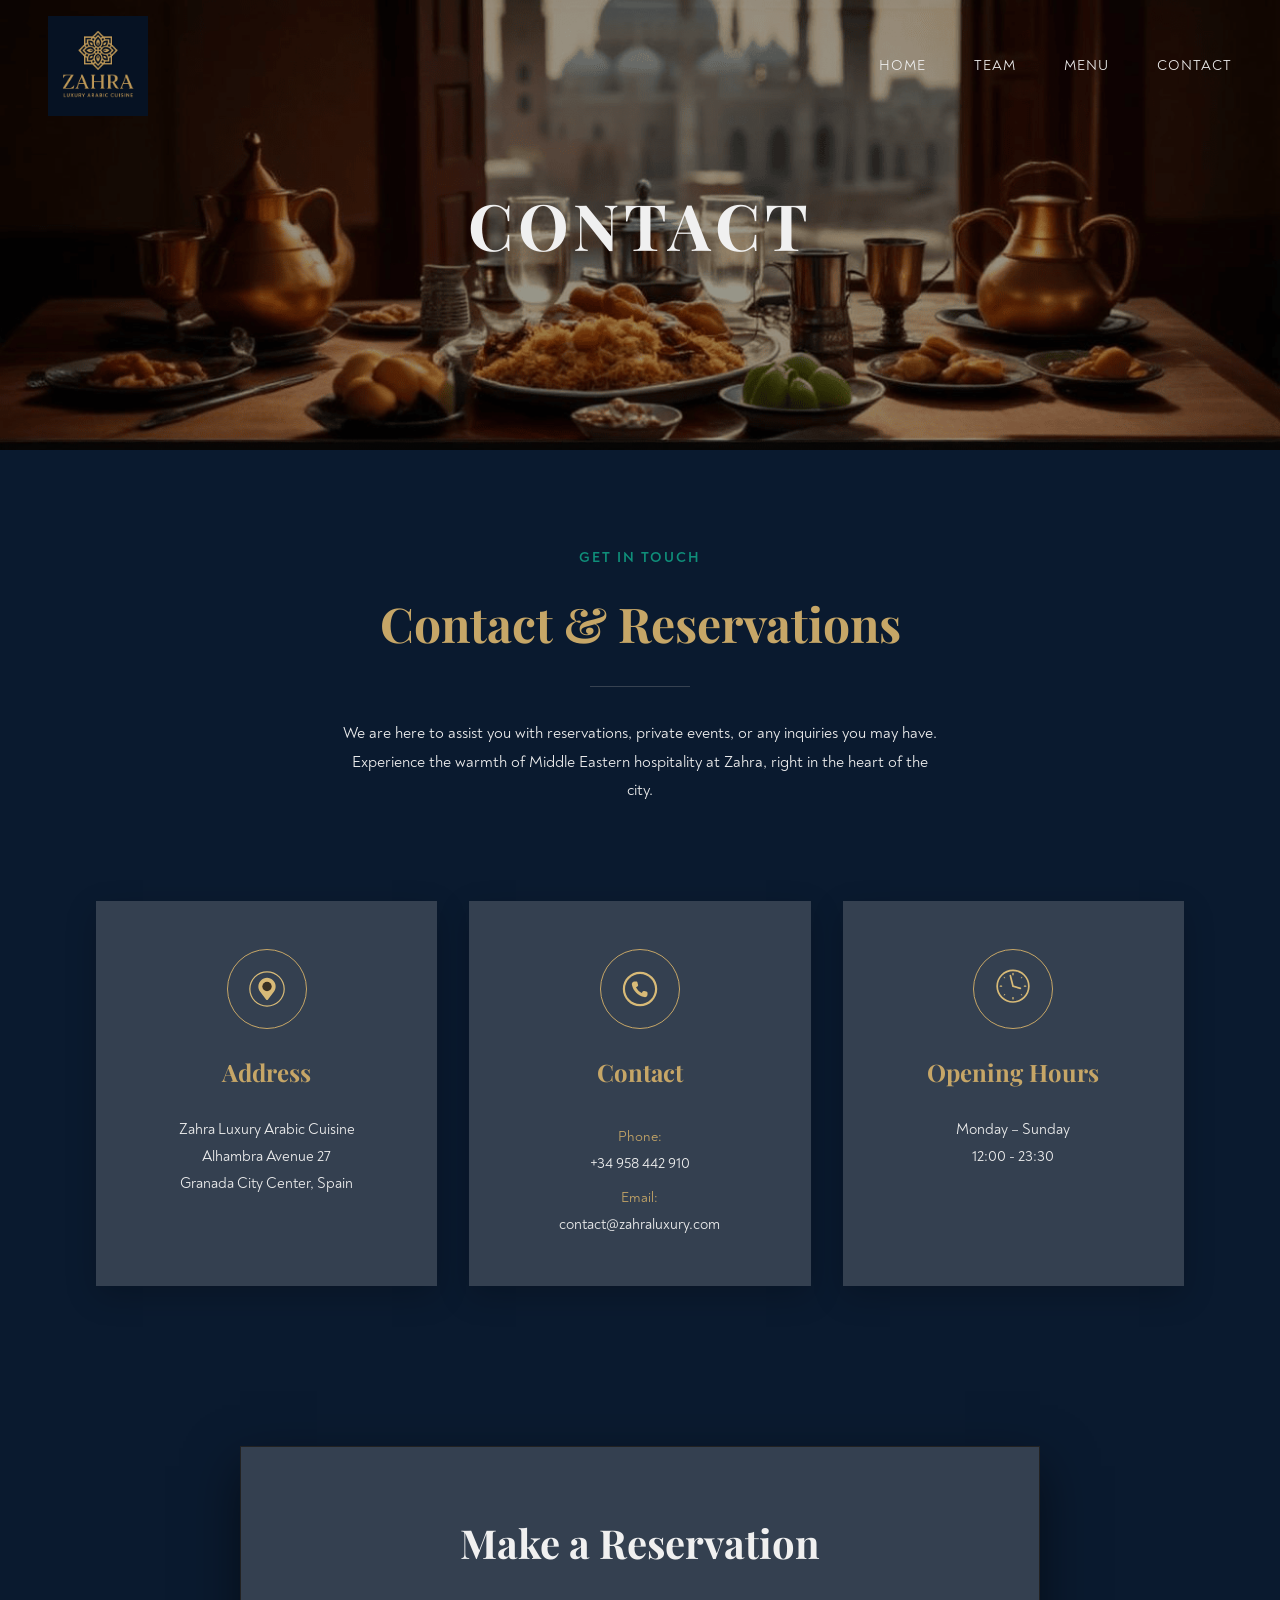
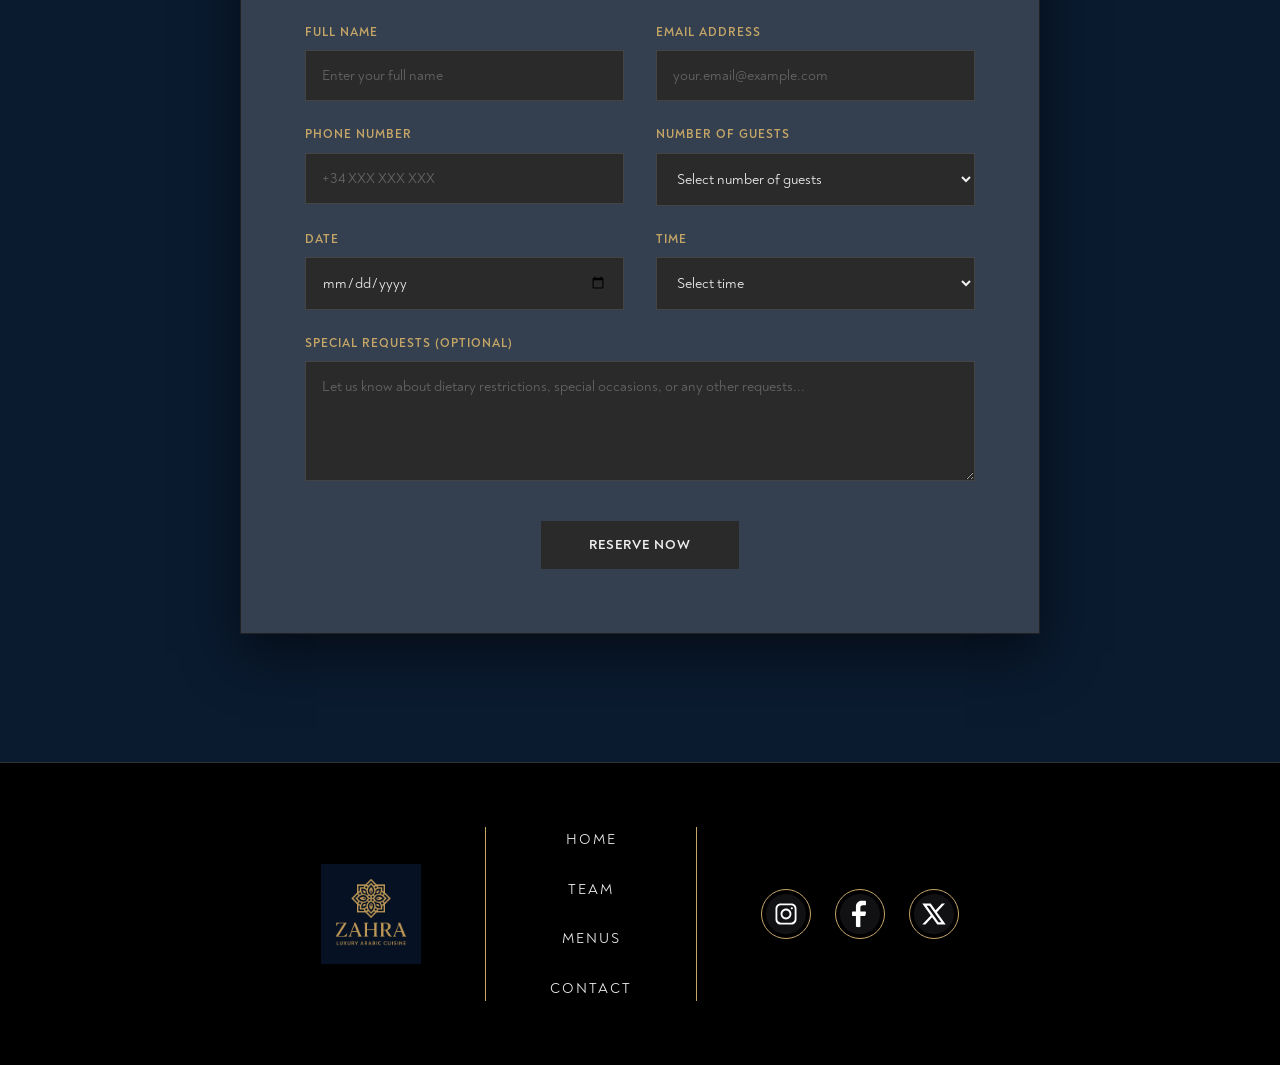
==== commit 1d973422: "Pagina web terminada" ====
--- a/contact.html
+++ b/contact.html
@@ -82,7 +82,7 @@
 
                 <article class="info-card">
                     <div class="icon-wrapper">
-                        <img src="assets/icons/clock.svg" alt="Clock Icon" class="info-icon">
+                        <img src="assets/icons/clock.svg" alt="Clock Icon" class="info-icon clock">
                     </div>
                     <h3 class="info-card-title">Opening Hours</h3>
                     <div class="info-card-content">
--- a/styles.css
+++ b/styles.css
@@ -524,9 +524,9 @@
     }
 }
 
-/* =========================================
+/* -----------------------------------------
    TEAM STYLES
-   ========================================= */
+   ----------------------------------------- */
 
 .team-hero {
     height: 50vh;
@@ -835,62 +835,62 @@
         flex-wrap: wrap;
         gap: 4rem;
         justify-content: center;
-    }
-
-    .tasting-card {
-        background-color: var(--card-bg);
-        padding: 3rem;
-        border: 1px solid rgba(198, 166, 103, 0.1);
-        display: flex;
-        flex-direction: column;
-        height: 100%;
-        flex: 1 1 40%;
-        min-width: 350px;
-    }
-
-    .tasting-title {
-        font-family: 'Playfair Display';
-        font-size: 2rem;
-        color: var(--smerald-green);
-        text-align: center;
-        margin-bottom: 2rem;
-        border-bottom: 1px solid var(--gold);
-        padding-bottom: 1rem;
-    }
-
-    .tasting-list {
-        display: flex;
-        flex-direction: column;
-        gap: 1.5rem;
-        flex-grow: 1;
-    }
-
-    .tasting-item {
-        display: flex;
-        flex-direction: column;
-    }
-
-    .dish-name {
-        font-family: 'Noah';
-        font-weight: 700;
-        color: var(--gold);
-        font-size: 1.1rem;
-        margin-bottom: 0.2rem;
-    }
-
-    .dish-desc {
-        font-size: 0.9rem;
-        color: var(--light);
-        opacity: 0.9;
-    }
-
-    .tasting-price {
-        margin-top: 2rem;
-        text-align: center;
-        font-family: 'Playfair Display';
-        font-size: 1.2rem;
-        color: var(--light);
-        font-style: italic;
+
+        .tasting-card {
+            background-color: var(--card-bg);
+            padding: 3rem;
+            border: 1px solid rgba(198, 166, 103, 0.1);
+            display: flex;
+            flex-direction: column;
+            height: 100%;
+            flex: 1 1 40%;
+            min-width: 350px;
+
+            .tasting-title {
+                font-family: 'Playfair Display';
+                font-size: 2rem;
+                color: var(--smerald-green);
+                text-align: center;
+                margin-bottom: 2rem;
+                border-bottom: 1px solid var(--gold);
+                padding-bottom: 1rem;
+            }
+
+            .tasting-list {
+                display: flex;
+                flex-direction: column;
+                gap: 1.5rem;
+                flex-grow: 1;
+
+                .tasting-item {
+                    display: flex;
+                    flex-direction: column;
+
+                    .dish-name {
+                        font-family: 'Noah';
+                        font-weight: 700;
+                        color: var(--gold);
+                        font-size: 1.1rem;
+                        margin-bottom: 0.2rem;
+                    }
+
+                    .dish-desc {
+                        font-size: 0.9rem;
+                        color: var(--light);
+                        opacity: 0.9;
+                    }
+                }
+            }
+
+            .tasting-price {
+                margin-top: 2rem;
+                text-align: center;
+                font-family: 'Playfair Display';
+                font-size: 1.2rem;
+                color: var(--light);
+                font-style: italic;
+            }
+        }
     }
 
     @media (max-width: 900px) {
@@ -898,10 +898,10 @@
 
         .tasting-flex-container {
             flex-direction: column;
-        }
-
-        .tasting-card {
-            flex: 1 1 100%;
+
+            .tasting-card {
+                flex: 1 1 100%;
+            }
         }
     }
 }
@@ -920,35 +920,35 @@
         &.reverse {
             flex-direction: row-reverse;
         }
-    }
-
-    .dish-image {
-        flex: 1;
-
-        img {
-            width: 100%;
-            height: 300px;
-            object-fit: cover;
-            border-radius: 4px;
-            box-shadow: 0 4px 20px rgba(0, 0, 0, 0.3);
-        }
-    }
-
-    .dish-content {
-        flex: 1;
-        padding: 2rem;
-
-        .dish-title {
-            font-family: 'Playfair Display';
-            font-size: 2rem;
-            color: var(--gold);
-            margin-bottom: 1rem;
-        }
-
-        .dish-description {
-            font-size: 1.1rem;
-            color: var(--light);
-            line-height: 1.8;
+
+        .dish-image {
+            flex: 1;
+
+            img {
+                width: 100%;
+                height: 300px;
+                object-fit: cover;
+                border-radius: 4px;
+                box-shadow: 0 4px 20px rgba(0, 0, 0, 0.3);
+            }
+        }
+
+        .dish-content {
+            flex: 1;
+            padding: 2rem;
+
+            .dish-title {
+                font-family: 'Playfair Display';
+                font-size: 2rem;
+                color: var(--gold);
+                margin-bottom: 1rem;
+            }
+
+            .dish-description {
+                font-size: 1.1rem;
+                color: var(--light);
+                line-height: 1.8;
+            }
         }
     }
 
@@ -975,10 +975,10 @@
             &.reverse {
                 flex-direction: column;
             }
-        }
-
-        .dish-content {
-            padding: 0;
+
+            .dish-content {
+                padding: 0;
+            }
         }
     }
 }
@@ -1054,52 +1054,52 @@
         flex-wrap: wrap;
         gap: 2rem;
         justify-content: center;
-    }
-
-    .tea-card {
-        background-color: var(--card-bg);
-        padding: 1.5rem;
-        display: flex;
-        align-items: center;
-        gap: 1.5rem;
-        border-radius: 4px;
-        transition: transform 0.3s ease;
-        flex: 1 1 45%;
-        min-width: 350px;
-
-        &:hover {
-            transform: translateY(-5px);
-        }
-    }
-
-    .tea-image {
-        width: 100px;
-        height: 100px;
-        flex-shrink: 0;
-
-        img {
-            width: 100%;
-            height: 100%;
-            object-fit: cover;
-            border-radius: 50%;
-            border: 2px solid var(--gold);
-        }
-    }
-
-    .tea-info {
-        flex: 1;
-
-        .tea-name {
-            font-family: 'Playfair Display';
-            font-size: 1.2rem;
-            color: var(--gold);
-            margin-bottom: 0.5rem;
-        }
-
-        .tea-desc {
-            font-size: 0.9rem;
-            color: var(--light);
-            line-height: 1.5;
+
+        .tea-card {
+            background-color: var(--card-bg);
+            padding: 1.5rem;
+            display: flex;
+            align-items: center;
+            gap: 1.5rem;
+            border-radius: 4px;
+            transition: transform 0.3s ease;
+            flex: 1 1 45%;
+            min-width: 350px;
+
+            &:hover {
+                transform: translateY(-5px);
+            }
+
+            .tea-image {
+                width: 100px;
+                height: 100px;
+                flex-shrink: 0;
+
+                img {
+                    width: 100%;
+                    height: 100%;
+                    object-fit: cover;
+                    border-radius: 50%;
+                    border: 2px solid var(--gold);
+                }
+            }
+
+            .tea-info {
+                flex: 1;
+
+                .tea-name {
+                    font-family: 'Playfair Display';
+                    font-size: 1.2rem;
+                    color: var(--gold);
+                    margin-bottom: 0.5rem;
+                }
+
+                .tea-desc {
+                    font-size: 0.9rem;
+                    color: var(--light);
+                    line-height: 1.5;
+                }
+            }
         }
     }
 
@@ -1108,17 +1108,18 @@
 
         .tea-flex-container {
             flex-direction: column;
-        }
-
-        .tea-card {
-            flex: 1 1 100%;
-        }
-    }
-}
-
-/* =========================================
+
+            .tea-card {
+                flex: 1 1 100%;
+            }
+        }
+    }
+}
+
+/* -----------------------------------------
    CONTACT STYLES
-   ========================================= */
+   ----------------------------------------- */
+
 
 .contact-hero {
     height: 50vh;
@@ -1212,54 +1213,59 @@
         flex-wrap: wrap;
         gap: 2rem;
         justify-content: center;
-    }
-
-    .info-card {
-        background-color: var(--card-bg-contact);
-        padding: 3rem 2rem;
-        text-align: center;
-        flex: 1 1 300px;
-        max-width: 400px;
-        display: flex;
-        flex-direction: column;
-        align-items: center;
-        box-shadow: 0 10px 30px rgba(0, 0, 0, 0.2);
-    }
-
-    .icon-wrapper {
-        width: 60px;
-        height: 60px;
-        border: 1px solid var(--gold);
-        border-radius: 50%;
-        display: flex;
-        justify-content: center;
-        align-items: center;
-        margin-bottom: 1.5rem;
-        padding: 12px;
-    }
-
-    .info-icon {
-        width: 100%;
-        height: 100%;
-        filter: invert(83%) sepia(23%) saturate(666%) hue-rotate(359deg) brightness(89%) contrast(89%);
-    }
-
-    .info-card-title {
-        font-family: 'Playfair Display';
-        font-size: 1.5rem;
-        color: var(--gold);
-        margin-bottom: 1.5rem;
-    }
-
-    .info-card-content {
-        font-size: 0.95rem;
-        color: var(--light);
-        line-height: 1.8;
-
-        .info-label {
-            color: var(--gold);
-            margin-top: 0.5rem;
-            font-size: 0.9rem;
+
+        .info-card {
+            background-color: var(--card-bg-contact);
+            padding: 3rem 2rem;
+            text-align: center;
+            flex: 1 1 300px;
+            max-width: 400px;
+            display: flex;
+            flex-direction: column;
+            align-items: center;
+            box-shadow: 0 10px 30px rgba(0, 0, 0, 0.2);
+
+            .icon-wrapper {
+                width: 80px;
+                height: 80px;
+                border: 1px solid var(--gold);
+                border-radius: 50%;
+                display: flex;
+                justify-content: center;
+                align-items: center;
+                margin-bottom: 1.5rem;
+                padding: 12px;
+
+                .clock {
+                    width: 90px;
+                    height: 90px;
+                }
+            }
+
+            .info-icon {
+                width: 100%;
+                height: 100%;
+                filter: invert(83%) sepia(23%) saturate(666%) hue-rotate(359deg) brightness(89%) contrast(89%);
+            }
+
+            .info-card-title {
+                font-family: 'Playfair Display';
+                font-size: 1.5rem;
+                color: var(--gold);
+                margin-bottom: 1.5rem;
+            }
+
+            .info-card-content {
+                font-size: 0.95rem;
+                color: var(--light);
+                line-height: 1.8;
+
+                .info-label {
+                    color: var(--gold);
+                    margin-top: 0.5rem;
+                    font-size: 0.9rem;
+                }
+            }
         }
     }
 
@@ -1269,11 +1275,11 @@
         .info-cards-container {
             flex-direction: column;
             align-items: center;
-        }
-
-        .info-card {
-            width: 100%;
-            max-width: 100%;
+
+            .info-card {
+                width: 100%;
+                max-width: 100%;
+            }
         }
     }
 }
@@ -1290,105 +1296,142 @@
         width: 100%;
         border: 1px solid #222;
         box-shadow: 0 20px 50px rgba(0, 0, 0, 0.5);
-    }
-
-    .form-title {
-        font-family: 'Playfair Display';
-        font-size: 2.5rem;
-        color: var(--light);
-        text-align: center;
-        margin-bottom: 3rem;
-    }
-
-    .reservation-form {
-        display: flex;
-        flex-direction: column;
-        gap: 1.5rem;
-    }
-
-    .form-row {
-        display: flex;
-        gap: 2rem;
-        flex-wrap: wrap;
-    }
-
-    .form-group {
-        flex: 1;
-        display: flex;
-        flex-direction: column;
-        gap: 0.5rem;
-        min-width: 250px;
-
-        &.full-width {
-            flex: 1 1 100%;
-        }
-    }
-
-    .form-label {
-        font-size: 0.75rem;
-        color: var(--gold);
-        text-transform: uppercase;
-        letter-spacing: 1px;
-        font-weight: 700;
-    }
-
-    .form-input,
-    .form-select,
-    .form-textarea {
-        background-color: var(--input-bg);
-        border: 1px solid var(--input-border);
-        padding: 1rem;
-        color: var(--light);
-        font-family: 'Noah';
-        font-size: 0.9rem;
-        outline: none;
-        transition: border-color 0.3s ease;
-
-        &:focus {
-            border-color: var(--gold);
-        }
-
-        &::placeholder {
-            color: #666;
-        }
-    }
-
-    .form-textarea {
-        min-height: 120px;
-        resize: vertical;
-    }
-
-    .form-submit {
-        display: flex;
-        justify-content: center;
-        margin-top: 1rem;
-    }
-
-    .btn-submit {
-        background-color: var(--input-bg);
-        color: var(--light);
-        border: none;
-        padding: 1rem 3rem;
-        font-family: 'Noah';
-        font-weight: 700;
-        text-transform: uppercase;
-        letter-spacing: 1px;
-        cursor: pointer;
-        transition: background-color 0.3s ease;
-
-        &:hover {
-            background-color: var(--gold);
+
+        .form-title {
+            font-family: 'Playfair Display';
+            font-size: 2.5rem;
+            color: var(--light);
+            text-align: center;
+            margin-bottom: 3rem;
+        }
+
+        .reservation-form {
+            display: flex;
+            flex-direction: column;
+            gap: 1.5rem;
+
+            .form-row {
+                display: flex;
+                gap: 2rem;
+                flex-wrap: wrap;
+
+                .form-group {
+                    flex: 1;
+                    display: flex;
+                    flex-direction: column;
+                    gap: 0.5rem;
+                    min-width: 250px;
+
+                    &.full-width {
+                        flex: 1 1 100%;
+                    }
+
+                    .form-label {
+                        font-size: 0.75rem;
+                        color: var(--gold);
+                        text-transform: uppercase;
+                        letter-spacing: 1px;
+                        font-weight: 700;
+                    }
+
+                    .form-input,
+                    .form-select,
+                    .form-textarea {
+                        background-color: var(--input-bg);
+                        border: 1px solid var(--input-border);
+                        padding: 1rem;
+                        color: var(--light);
+                        font-family: 'Noah';
+                        font-size: 0.9rem;
+                        outline: none;
+                        transition: border-color 0.3s ease;
+
+                        &:focus {
+                            border-color: var(--gold);
+                        }
+
+                        &::placeholder {
+                            color: #666;
+                        }
+                    }
+
+                    .form-textarea {
+                        min-height: 120px;
+                        resize: vertical;
+                    }
+                }
+            }
+
+            .form-group.full-width {
+                display: flex;
+                flex-direction: column;
+                gap: 0.5rem;
+
+                .form-label {
+                    font-size: 0.75rem;
+                    color: var(--gold);
+                    text-transform: uppercase;
+                    letter-spacing: 1px;
+                    font-weight: 700;
+                }
+
+                .form-textarea {
+                    background-color: var(--input-bg);
+                    border: 1px solid var(--input-border);
+                    padding: 1rem;
+                    color: var(--light);
+                    font-family: 'Noah';
+                    font-size: 0.9rem;
+                    outline: none;
+                    transition: border-color 0.3s ease;
+                    min-height: 120px;
+                    resize: vertical;
+
+                    &:focus {
+                        border-color: var(--gold);
+                    }
+
+                    &::placeholder {
+                        color: #666;
+                    }
+                }
+            }
+
+            .form-submit {
+                display: flex;
+                justify-content: center;
+                margin-top: 1rem;
+
+                .btn-submit {
+                    background-color: var(--input-bg);
+                    color: var(--light);
+                    border: none;
+                    padding: 1rem 3rem;
+                    font-family: 'Noah';
+                    font-weight: 700;
+                    text-transform: uppercase;
+                    letter-spacing: 1px;
+                    cursor: pointer;
+                    transition: background-color 0.3s ease;
+
+                    &:hover {
+                        background-color: var(--gold);
+                    }
+                }
+            }
         }
     }
 
     @media (max-width: 768px) {
         .form-container {
             padding: 2rem;
-        }
-
-        .form-row {
-            flex-direction: column;
-            gap: 1.5rem;
+
+            .reservation-form {
+                .form-row {
+                    flex-direction: column;
+                    gap: 1.5rem;
+                }
+            }
         }
     }
 }
